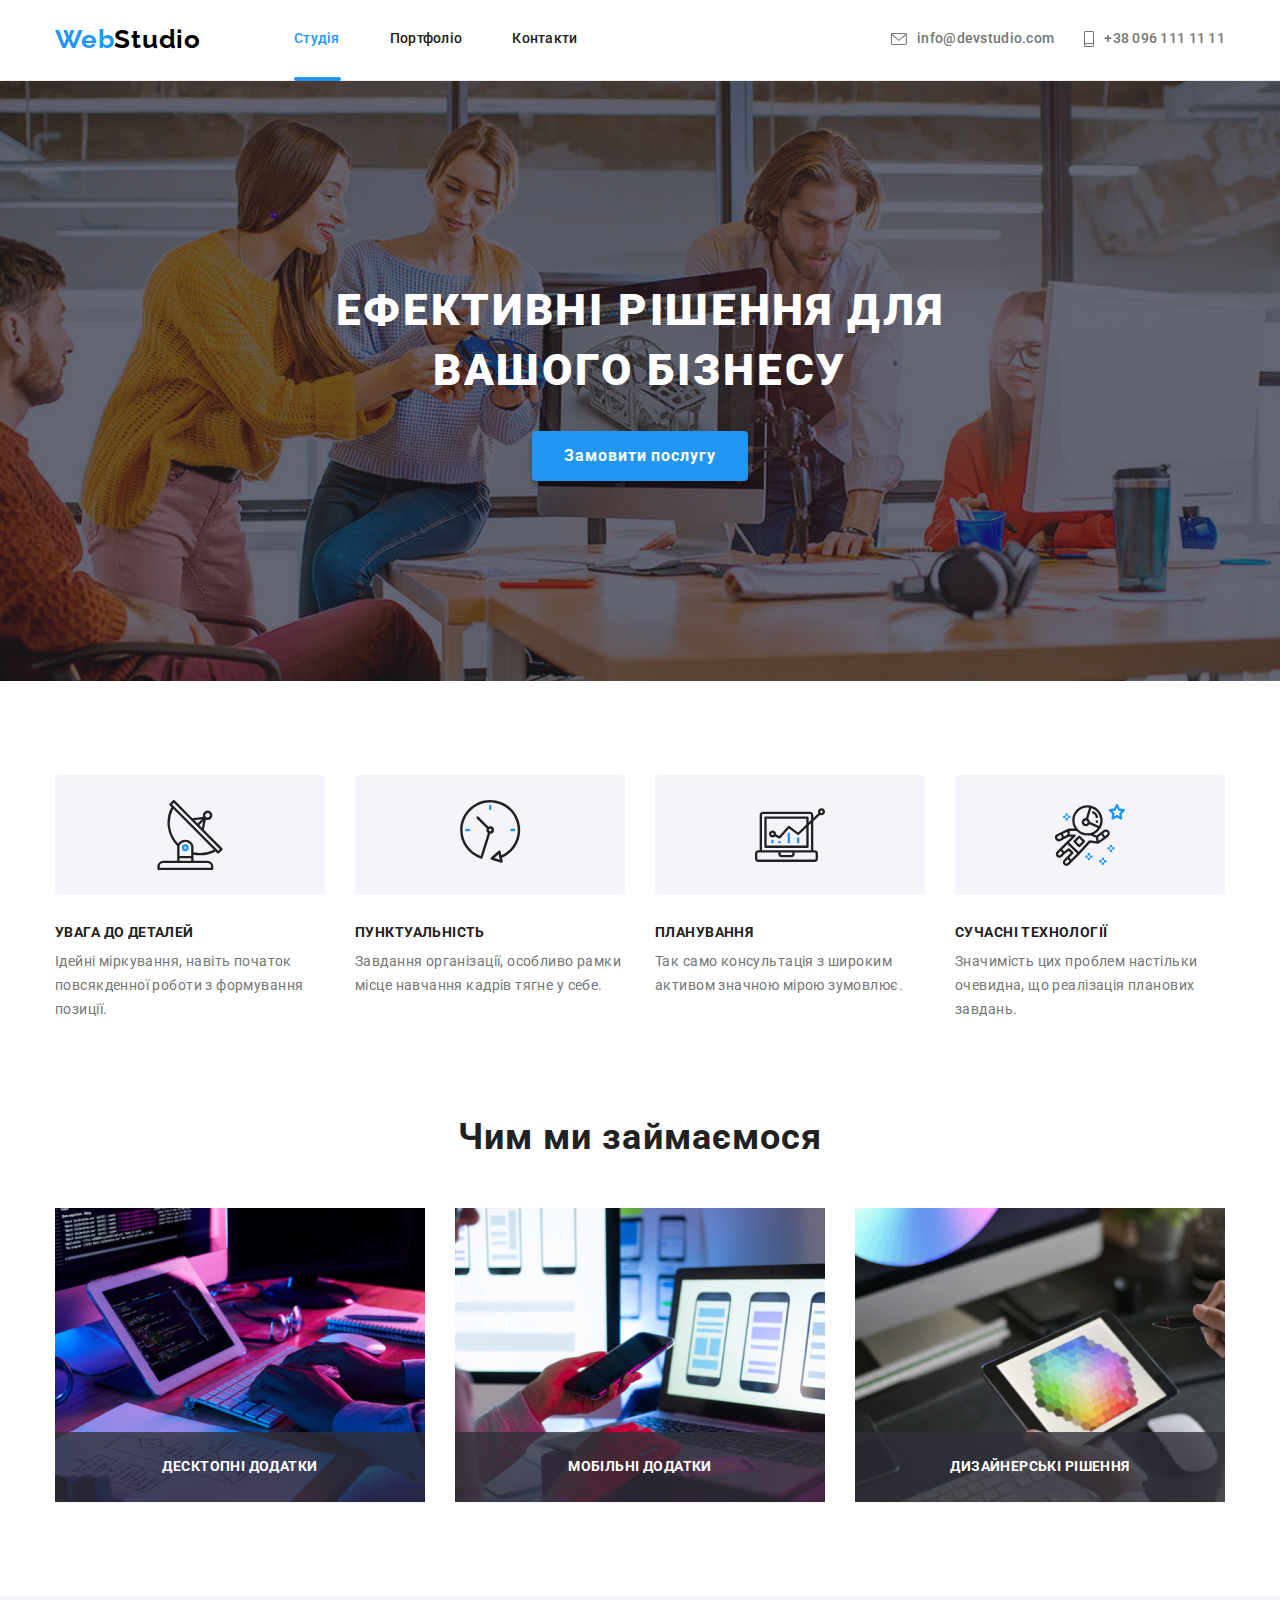
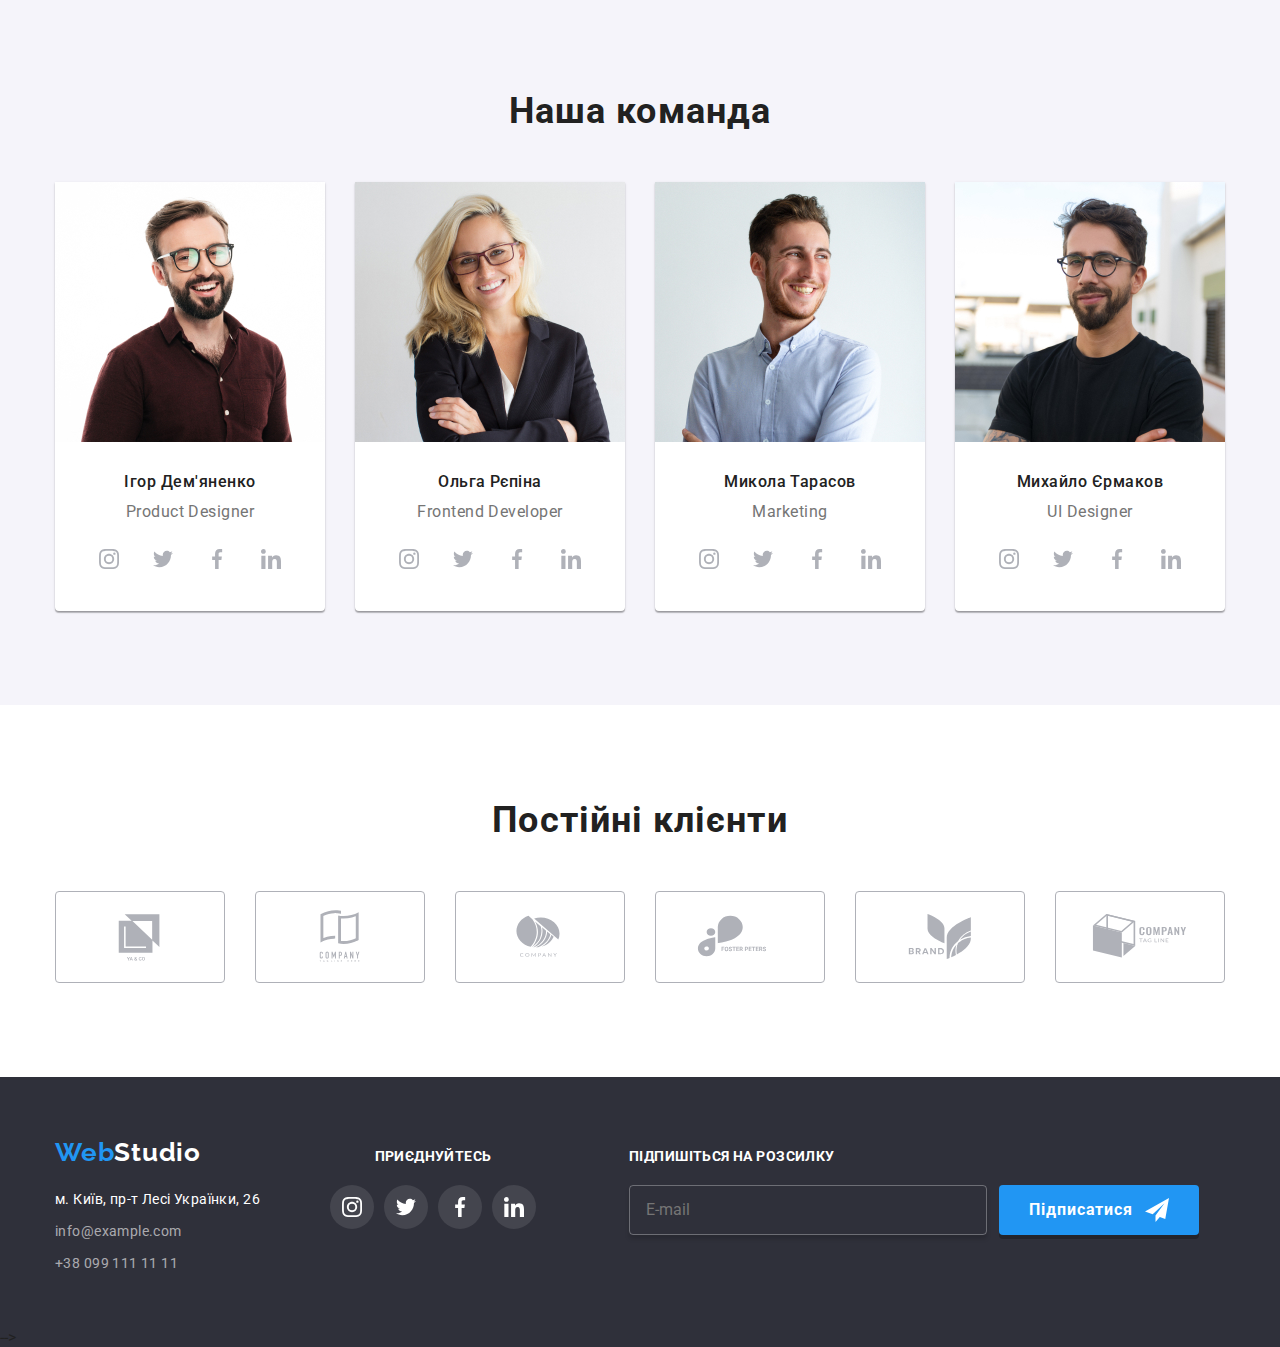
==== index.html @ 5bc2d371 "HW8 main" ====
<!DOCTYPE html>

<html lang="uk">
<head>
    <meta charset="UTF-8">
    <meta http-equiv="X-UA-Compatible" content="IE=edge">
    <meta name="viewport" content="width=device-width, initial-scale=1.0">
    <title>WEBSTUDIO</title>
    <link rel="preconnect" href="https://fonts.googleapis.com">
    <link rel="preconnect" href="https://fonts.gstatic.com" crossorigin>
    <link href="https://fonts.googleapis.com/css2?family=Raleway:wght@700&family=Roboto:wght@400;500;700;900&display=swap"
    rel=" stylesheet">
    <link rel="stylesheet" href="https://cdn.jsdelivr.net/npm/modern-normalize@1.1.0/modern-normalize.min.css">
    <link rel="stylesheet" href="./css/main.min.css"/> 
</head>
<body>
    <!--HEADER-->
    <header class="page-header">
        <div class="container page-header-container"> 
            <nav class="page-navigation">
                <a class="link logo page-header__logo" href=""><span class="logo__web">Web</span>Studio</a>
                <ul class="menu list">
                    <li class="menu__item">
                    <a class="menu__link menu__link_current link" href="">Студія</a>
                    </li>
                    <li class="menu__item">
                    <a class="menu__link link" href="./portfolio.html">Портфоліо</a>
                    </li>
                    <li class="menu__item">
                    <a class="menu__link link" href="">Контакти</a>
                    </li>
                </ul>
            </nav>
            <button type="button" class="mobile-menu-open" data-menu-open>
                <svg class="mobile-menu-open__icon" width="40" height="40">
                    <use href="./images/icons.svg#icon-menu_24px"></use>
                </svg>
            </button>
            <ul class="contacts list">
                <li>   
                    <a class="contacts__email link" href="mailto:info@devstudio.com">
                        <svg class="contacts__email-icon" width="16" height="12">
                            <use href="./images/icons.svg#icon-envelope-hover" ></use>
                        </svg>
                        info@devstudio.com</a>
                </li>
                <li>
                    <a class="contacts__phone-number link" href="tel:+380961111111">
                        <svg class="contacts__phone-icon" width="10" height="16">
                            <use href="./images/icons.svg#icon-smartphone-4" ></use>
                        </svg>
                        +38 096 111 11 11</a>
                </li>
            </ul>
        </div>
        <div class="mobile-menu" data-menu>
            <div class="container mobile-menu__container">
                <button type="button" class="mobile-menu__close-btn" data-menu-close>
                    <svg class="mobile-menu__close-icon" width="40" height="40">
                        <use href="./images/icons.svg#icon-close"></use>
                    </svg>
                </button>
                
                <ul class="mobile-nav list">
                    <li class="mobile-nav__item">
                    <a class="mobile-nav__link mobile-nav__link-current link" href="">Студія</a>
                    </li>
                    <li class="mobile-nav__item">
                    <a class="mobile-nav__link link" href="./portfolio.html">Портфоліо</a>
                    </li>
                    <li class="mobile-nav__item">
                    <a class="mobile-nav__link link" href="">Контакти</a>
                    </li>
                </ul>
                
                <ul class="mobile-contacts list">
                    <li class="mobile-contacts__item">
                        <a class="mobile-contacts__phone-number link" href="tel:+380961111111">
                        +38 096 111 11 11</a>
                    </li>
                    <li class="mobile-contacts__item">   
                        <a class="mobile-contacts__email link" href="mailto:info@devstudio.com">
                        info@devstudio.com</a>
                    </li>
                </ul>

                <ul class="social-mobile list">
                    <li class="social-mobile__item">
                        <a class="social-mobile__link link" href="">Instagram</a>
                    </li>
                    <li class="social-mobile__item">
                        <a class="social-mobile__link link" href="">Twitter</a>
                    </li>
                    <li class="social-mobile__item">
                        <a class="social-mobile__link link" href="">Facebook</a>
                    </li>
                    <li class="social-mobile__item">
                        <a class="social-mobile__link link" href="">LinkedIn</a>
                    </li>
                </ul>
            </div>
        </div>
    </header>
    <!--HERO-->
    <main>
        <section class="hero section">
            <h1 class="main-title">Ефективні рішення для вашого бізнесу</h1>
            <div class="hero__modal-btn">
                <button class="modal-btn" type="button" data-modal-open>Замовити послугу</button>
            </div>
        </section>

       <!--FEATURES--> 
        <section class="section">
            <div class="container">
                <h2 hidden>Особливості</h2>
                <ul class="features list">
                    <li class="features-point">
                        <div class="features-link">
                            <svg class="features-icon" width="70" height="70">
                                   <use href="./images/icons.svg#icon-antenna" ></use>
                            </svg>
                        </div>
                        <p class="feature-name">Увага до деталей</p>
                        <p class="feature-descr">Ідейні міркування, 
                             навіть початок повсякденної роботи з формування позиції.</p>                
                    </li>
                    <li class="features-point">
                        <div class="features-link">
                            <svg class="features-icon" width="70" height="70">
                                   <use href="./images/icons.svg#icon-clock" ></use>
                            </svg>
                        </div>
                        <p class="feature-name">Пунктуальність</p>
                        <p class="feature-descr">Завдання організації, особливо рамки  місце навчання кадрів тягне у себе.</p>
                    </li>
                    <li class="features-point">
                        <div class="features-link">
                            <svg class="features-icon" width="70" height="70">
                                   <use href="./images/icons.svg#icon-diagram" ></use>
                            </svg>
                        </div>
                        <p class="feature-name">Планування</p>
                        <p class="feature-descr">Так само консультація з широким активом значною мірою зумовлює.</p>
                    </li>
                    <li class="features-point">
                        <div class="features-link">
                            <svg class="features-icon" width="70" height="70">
                                   <use href="./images/icons.svg#icon-astronaut" ></use>
                            </svg>
                        </div>
                        <p class="feature-name">Сучасні технології</p>
                        <p class="feature-descr">Значимість цих проблем настільки очевидна, що реалізація планових завдань.</p>
                    </li>
                </ul>
            </div>
            
        </section>
        <!--ACTIVITIES-->
         
        <section class="activities-section section">
            <div  class="container">
                <h2 class="secondary-header">Чим ми займаємося</h2>
                <ul class="activities list">
                    <li class="activity-item">
                        <div class="activity-layer">
                            <picture>
                                <source
                                    srcset="./images/gallery/desktop/desktop-activity1.jpg 1x,
                                    ./images/gallery/desktop/desktop-activity1@2x.jpg 2x"
                                    media="(min-width: 1200px)" 
                                />
                                <img src="./images/gallery/activity1.jpg" alt="написання коду"
                                width="370" height="294">
                            </picture>
                            <p class="overlay-activity">
                            Десктопні додатки
                            </p>
                        </div>
                    </li>
                    <li class="activity-item">
                        <div class="activity-layer">
                            <picture>
                                <source
                                    srcset="./images/gallery/desktop/desktop-activity2.jpg 1x,
                                    ./images/gallery/desktop/desktop-activity2@2x.jpg 2x"
                                    media="(min-width: 1200px)" 
                                />
                                <img src="./images/gallery/activity2.jpg" alt="написання коду"
                                width="370" height="294">
                            </picture>
                            <p class="overlay-activity">
                            Мобільні додатки
                            </p>
                        </div>
                    </li>
                    <li class="activity-item">
                        <div class="activity-layer">
                            <picture>
                                <source
                                    srcset="./images/gallery/desktop/desktop-activity3.jpg 1x,
                                    ./images/gallery/desktop/desktop-activity3@2x.jpg 2x"
                                    media="(min-width: 1200px)" 
                                />
                                <img src="./images/gallery/activity3.jpg" alt="написання коду"
                                width="370" height="294">
                            </picture>
                            <p class="overlay-activity">
                            Дизайнерські рішення
                            </p>
                        </div>
                    </li>
                </ul>
            </div>
        </section>
        
        <section class="gallery-workers section">
            <div class="container">
                <h2  class="secondary-header">Наша команда</h2>
                <ul class="team list">
                    <li class="team-card team__blocks">
                        <picture>
                            <source
                            srcset="./images/team/desktop/desktop-igor-demyanenko.jpg 1x,
                            ./images/workers/desktop/desktop-igor-demyanenko@2x.jpg 2x"
                            media="(min-width: 1200px)"
                            />
                            <source
                            srcset="./images/team/tablet/tablet-igor-demyanenko.jpg 1x,
                            ./images/workers/tablet/tablet-igor-demyanenko@2x.jpg 2x"
                            media="(min-width: 768px)"
                            />
                            <source
                            srcset="./images/team/mobile/mobile-igor-demyanenko.jpg 1x,
                            ./images/workers/mobile/mobile-igor-demyanenko@2x.jpg 2x"
                            media="(max-width: 767px)"
                            />
                            <img
                            src="./images/team/igor-demyanenko.jpg"
                            alt="фото співробітника"/>
                        </picture>
                       
                        <div class="team-card-descr">
                            <h3 class="workers-name">Ігор Дем'яненко</h3>
                            <p class="position-descr" lang="en">Product Designer</p> 
                            
                            <ul class="social-list list">
                                <li class="social-list-item">
                                    <a href="" class="team__link link">
                                        <svg class="team__icon" width="20" height="20">
                                            <use href="./images/icons.svg#icon-instagram"></use>
                                        </svg>
                                    </a>

                                </li>
                                <li class="social-list-item">
                                    <a href="" class="team__link link">
                                        <svg class="team__icon" width="20" height="20">
                                            <use href="./images/icons.svg#icon-twitter"></use>
                                        </svg>
                                    </a>

                                </li>
                                <li class="social-list-item">
                                    <a href="" class="team__link link">
                                        <svg class="team__icon" width="20" height="20">
                                            <use href="./images/icons.svg#icon-facebook"></use>
                                        </svg>
                                    </a>

                                </li>
                                <li class="social-list-item">
                                    <a href="" class="team__link link">
                                        <svg class="team__icon" width="20" height="20">
                                            <use href="./images/icons.svg#icon-linkedin"></use>
                                        </svg>
                                    </a>

                                </li>

                           </ul>
                        
                        </div>       
                    </li>
                    <li class="team-card team__blocks">
                        <picture>
                            <source
                            srcset="./images/team/desktop/desktop-olga-repina.jpg 1x, 
                            ./images/workers/desktop/desktop-olga-repina@2x.jpg 2x"
                            media="(min-width: 1200px)"
                            />
                            <source
                            srcset="./images/team/tablet/tablet-olga-repina.jpg 1x, 
                            ./images/workers/tablet/tablet-olga-repina@2x.jpg 2x"
                            media="(min-width: 768px)"
                            />
                            <source srcset="./images/team/mobile/mobile-olga-repina.jpg 1x, 
                            ./images/workers/mobile/mobile-olga-repina@2x.jpg 2x"
                            media="(max-width: 767px)"
                            />
                            <img src="./images/workers/olga-repina.jpg"
                            alt="фото співробітника">
                        </picture>
                                                
                        <div class="team-card-descr">
                            <h3 class="workers-name">Ольга Рєпіна</h3>
                            <p class="position-descr" lang="en">Frontend Developer</p>
                            <ul class="social-list list">
                                <li class="social-list-item">
                                    <a href="" class="team__link link">
                                        <svg class="team__icon" width="20" height="20">
                                            <use href="./images/icons.svg#icon-instagram"></use>
                                        </svg>
                                    </a>

                                </li>
                                <li class="social-list-item">
                                    <a href="" class="team__link link">
                                        <svg class="team__icon" width="20" height="20">
                                            <use href="./images/icons.svg#icon-twitter"></use>
                                        </svg>
                                    </a>

                                </li>
                                <li class="social-list-item">
                                    <a href="" class="team__link link">
                                        <svg class="team__icon" width="20" height="20">
                                            <use href="./images/icons.svg#icon-facebook"></use>
                                        </svg>
                                    </a>

                                </li>
                                <li class="social-list-item">
                                    <a href="" class="team__link link">
                                        <svg class="team__icon" width="20" height="20">
                                            <use href="./images/icons.svg#icon-linkedin"></use>
                                        </svg>
                                    </a>

                                </li>

                           </ul>
                        </div>
                    </li>
                    <li class="team-card team__blocks">
                        <picture>
                            <source
                            srcset="./images/team/desktop/desktop-nikolai-tarasov.jpg 1x, 
                            ./images/workers/desktop/desktop-nikolai-tarasov@2x.jpg 2x"
                            media="(min-width: 1200px)"
                            />
                            <source
                            srcset="./images/team/tablet/tablet-nikolai-tarasov.jpg 1x, 
                            ./images/workers/tablet/tablet-nikolai-tarasov@2x.jpg 2x"
                            media="(min-width: 768px)"
                            />
                            <source
                            srcset="./images/team/mobile/mobile-nikolai-tarasov.jpg 1x, ./images/workers/mobile/mobile-nikolai-tarasov@2x.jpg 2x"
                            media="(max-width: 767px)"
                            />
                            <img src="./images/workers/nikolai-tarasov.jpg"
                            alt="фото співробітника">
                        </picture>
                                                
                        <div class="team-card-descr">
                            <h3 class="workers-name">Микола Тарасов</h3>
                            <p class="position-descr" lang="en">Marketing</p>
                            <ul class="social-list list">
                                <li class="social-list-item">
                                    <a href="" class="team__link link">
                                        <svg class="team__icon" width="20" height="20">
                                            <use href="./images/icons.svg#icon-instagram"></use>
                                        </svg>
                                    </a>

                                </li>
                                <li class="social-list-item">
                                    <a href="" class="team__link link">
                                        <svg class="team__icon" width="20" height="20">
                                            <use href="./images/icons.svg#icon-twitter"></use>
                                        </svg>
                                    </a>

                                </li>
                                <li class="social-list-item">
                                    <a href="" class="team__link link">
                                        <svg class="team__icon" width="20" height="20">
                                            <use href="./images/icons.svg#icon-facebook"></use>
                                        </svg>
                                    </a>

                                </li>
                                <li class="social-list-item">
                                    <a href="" class="team__link link">
                                        <svg class="team__icon" width="20" height="20">
                                            <use href="./images/icons.svg#icon-linkedin"></use>
                                        </svg>
                                    </a>

                                </li>

                           </ul> 
                        </div>
                    </li>
                    <li class="team-card team__blocks">
                        <picture>
                            <source
                            srcset="./images/team/desktop/desktop-mikhail-ermakov.jpg 1x, 
                            ./images/workers/desktop/desktop-mikhail-ermakov@2x.jpg 2x"
                            media="(min-width: 1200px)"
                            />
                            <source srcset="./images/team/tablet/tablet-mikhail-ermakov.jpg 1x, 
                            ./images/workers/tablet/tablet-mikhail-ermakov@2x.jpg 2x"
                            media="(min-width: 768px)"
                            />
                            <source srcset="./images/team/mobile/mobile-mikhail-ermakov.jpg 1x, 
                            ./images/workers/mobile/mobile-mikhail-ermakov@2x.jpg 2x"
                            media="(max-width: 767px)"
                            />
                            <img src="./images/workers/mikhail-ermakov.jpg"
                            alt="фото співробітника">
                        </picture>
                                        
                        <div class="team-card-descr">
                            <h3 class="workers-name">Михайло Єрмаков</h3>
                            <p class="position-descr" lang="en">UI Designer</p>
                            <ul class="social-list list">
                                <li class="social-list-item">
                                    <a href="" class="team__link link">
                                        <svg class="team__icon" width="20" height="20">
                                            <use href="./images/icons.svg#icon-instagram"></use>
                                        </svg>
                                    </a>

                                </li>
                                <li class="social-list-item">
                                    <a href="" class="team__link link">
                                        <svg class="team__icon" width="20" height="20">
                                            <use href="./images/icons.svg#icon-twitter"></use>
                                        </svg>
                                    </a>

                                </li>
                                <li class="social-list-item">
                                    <a href="" class="team__link link">
                                        <svg class="team__icon" width="20" height="20">
                                            <use href="./images/icons.svg#icon-facebook"></use>
                                        </svg>
                                    </a>

                                </li>
                                <li class="social-list-item">
                                    <a href="" class="team__link link">
                                        <svg class="team__icon" width="20" height="20">
                                            <use href="./images/icons.svg#icon-linkedin"></use>
                                        </svg>
                                    </a>

                                </li>

                           </ul>
                        </div> 
                    </li>
                </ul>

            </div>
            
        </section>
    </main>
<!--CLIENTS-->
    <section class="clients-section section">
        <div  class="container">
            <h2 class="secondary-header">Постійні клієнти</h2>
            <ul class="clients list">
                <li class="clients-item">
                    <a href="" class="clients-link">
                        <svg class="clients-icon">
                            <use href="./images/icons.svg#icon-logo-firts" ></use>
                        </svg>
                    </a>
                </li>
                <li class="clients-item">
                    <a href="" class="clients-link">
                        <svg class="clients-icon">
                            <use href="./images/icons.svg#icon-logo2" ></use>
                        </svg>
                    </a>
                </li>
                <li class="clients-item">
                    <a href="" class="clients-link">
                        <svg class="clients-icon">
                            <use href="./images/icons.svg#icon-logo3" ></use>
                        </svg>
                    </a>
                </li>
                <li class="clients-item">
                    <a href="" class="clients-link">
                        <svg class="clients-icon">
                            <use href="./images/icons.svg#icon-logo4" ></use>
                        </svg>
                    </a>
                </li>
                <li class="clients-item">
                    <a href="" class="clients-link">
                        <svg class="clients-icon">
                            <use href="./images/icons.svg#icon-logo5" ></use>
                        </svg>
                    </a>
                </li>
                <li class="clients-item">
                    <a href="" class="clients-link">
                        <svg class="clients-icon">
                            <use href="./images/icons.svg#icon-logo6" ></use>
                        </svg>
                    </a>
                </li>
                
            </ul>
        </div>
    </section>
    <!--FOOTER-->
    <footer class="page-footer">
        <div class="container footer-container">
            <div>
                <a class="logo page-footer__logo link" href=""><span class="logo__web">Web</span><span class="logo__studio">Studio</span></a>
                
                <ul class="contacts-footer list">
                    <li>
                        <a class="contacts-footer__adress link" href="https://goo.gl/maps/RLChsSgCGBFpvV1i7"
                        target="_blank" rel="noopener noreferrer"
                        >м. Київ, пр-т Лесі Українки, 26</a>
                    </li>
                    <li>
                        <a class="contacts-footer__email link" href="mailto:info@example.com">info@example.com</a>
                    </li>
                    <li>
                        <a class="contacts-footer__phone-number link" href="tel:+380991111111">+38 099 111 11 11</a>
                    </li>
                </ul>
                
            </div>

            <div class="join-block">
                <a class="join-call link" href="">Приєднуйтесь</a>
                <ul class="join-social-list list">
                    <li class="join-social-list__item">
                        <a href="" class="join-social-list__link">
                            <svg class="join-social-list__icon" width="20" height="20">
                                <use href="./images/icons.svg#icon-instagram"></use>
                            </svg>
                        </a>

                    </li>
                    <li class="join-social-list__item">
                        <a href="" class="join-social-list__link">
                            <svg class="join-social-list__icon" width="20" height="20">
                                <use href="./images/icons.svg#icon-twitter"></use>
                            </svg>
                        </a>

                    </li>
                    <li class="join-social-list__item">
                        <a href="" class="join-social-list__link">
                            <svg class="join-social-list__icon" width="20" height="20">
                                <use href="./images/icons.svg#icon-facebook"></use>
                            </svg>
                        </a>

                    </li>
                    <li class="join-social-list__item">
                        <a href="" class="join-social-list__link">
                            <svg class="join-social-list__icon" width="20" height="20">
                                <use href="./images/icons.svg#icon-linkedin"></use>
                            </svg>
                        </a>

                    </li>

               </ul>
            </div>
            <div >
                <p class="subscribe-call">Підпишіться на розсилку</p>
                <form class="subscr-block">
                    <input class="subscr-block__email-input"
                    name="user_email_subscr"
                    type="email"
                    id="subscribe" placeholder="E-mail" required=""/>
                    <button class="modal-btn subscr-block__btn" type="submit">Підписатися
                        <svg class="subscr-block__icon subscribe-icon" width="24" height="24">
                            <use href="./images/icons.svg#icon-icon-send"></use>
                        </svg> 
                    </button>
                </form>
            </div>
            
        </div>-->
        
        <div class="backdrop is-hidden" data-modal>
            <div class="modal">
                <button type="button" class="modal-close-btn" data-modal-close>
                    <svg class="modal-close-btn-icon" width="18" height="18">
                        <use href="./images/icons.svg#icon-close"></use>
                    </svg>
                </button>
                <form class="modal-form">
                    <p class="modal-phrase">Залиште свої дані, ми вам передзвонимо</p>
                    <label class="modal-form-field">
                        <span class="modal-form-input-desc">Ім'я</span>
                        <span class="modal-input-wrapper">
                            <input class="modal-form-input"
                                type="text"
                                name="user_name"
                                name="main-form" autocomplete="on" requires action=""
                            />
                            <svg class="modal-input-icon" width="12" height="12">
                                <use href="./images/icons.svg#icon-name"></use>
                            </svg>
                        </span>
                    </label>
                   
                    <label class="modal-form-field">
                        <span class="modal-form-input-desc">Телефон</span>
                        <span class="modal-input-wrapper">
                            <input class="modal-form-input"
                                type="tel"
                                name="user_phone_number"
                                id="user-phone" 
                                title="xxx-xxx-xx-xx"
                            />
                            <svg class="modal-input-icon" width="13" height="13">
                                <use href="./images/icons.svg#icon-tel"></use>
                            </svg>
                        </span>
                        

                    </label>
                    <label class="modal-form-field">
                        <span class="modal-form-input-desc">Пошта</span>
                        <span class="modal-input-wrapper">
                            <input class="modal-form-input"
                                type="email"
                                name="user_email"
                                id="user-email" type="email" name="user-imail"
                            />
                            <svg class="modal-input-icon" width="15" height="12">
                                <use href="./images/icons.svg#icon-modal-email"></use>
                            </svg>
                        </span>
                        
                    </label>
                    <label>
                        <span class="modal-form-input-desc">Коментар</span>
                        <textarea class="modal-form-message"
                            name="user_message"
                            placeholder="Введіть текст"
                        ></textarea>
                    </label>
                    <input class="modal-form-check visually-hidden"
                        id="user-policy"
                        type="checkbox"
                        name="user_policy"
                    />
                    <label for="user-policy" class="modal-form-check-desc"
                        >Погоджуюся з розсилкою та приймаю&nbsp;<a class="modal-check-terms" href="">Умови договору</a>
                    </label>
                    <button type="submit" class="modal-form-submit">Відправити</button>
                </form>
            </div>
        </div>
        
    </footer>
    <script src="./js/mobile-menu.js"></script>
    <script src="./js/modal.js"></script>
</body>
</html>
---- css/main.min.css ----
:root{--accent-color: #2196F3;--contacts-descr-color: #757575;--dark-bg-color: #2F303A;--light-bg-color: #F5F4FA;--btn-bg-color: #188CE8;--main-light-color: #FFFFFF;--logo-accent-color: #000000;--primary-white-color: #FFFFFF;--primary-text-color:#212121;--second-text-color: #757575;--primary-white-color: #FFFFFF;--second-background-color: #F5F4FA;--footer-background-color: #2F303A;--second-logo-color: #188CE8;--timing-function: cubic-bezier(0.4, 0, 0.2, 1);--duration: 250ms}.visually-hidden{position:absolute;width:1px;height:1px;margin:-1px;padding:0;overflow:hidden;border:0;clip:rect(0 0 0 0)}h1,h2,h3,h4,p{margin-top:0;margin-bottom:0}ul,ol{margin-top:0;margin-bottom:0;padding-left:0}img{display:block;max-width:100%;height:auto}button{cursor:pointer}.list{list-style:none}.link{text-decoration:none}body{font-family:"Roboto",sans-serif;color:#212121}.section{padding-top:60px;padding-bottom:60px}@media screen and (min-width: 1200px){.section{padding-top:94px;padding-bottom:94px}}.secondary-header{font-weight:700;font-size:28px;line-height:1.17;text-align:center;letter-spacing:.03em;margin-bottom:30px}.container{padding-right:15px;padding-left:15px;margin:0 auto}@media screen and (min-width: 480px){.container{width:480px}}@media screen and (min-width: 768px){.container{width:768px}}@media screen and (min-width: 1200px){.container{width:1200px}}.mobile-menu{position:fixed;height:100vh;max-width:767px;z-index:1000;top:0;left:0;background-color:#fff;box-shadow:0 0 0 100vmax rgba(0,0,0,.5);opacity:0;visibility:hidden;pointer-events:none;transition:opacity 500ms linear,visibility 500ms linear}.mobile-menu.is-open{opacity:1;visibility:visible;pointer-events:auto}.mobile-menu__container{position:relative;padding-left:25px;padding-top:48px;padding-bottom:48px;width:100vw;height:100vh;display:flex;flex-direction:column}.mobile-menu__close-btn{position:absolute;top:10px;right:15px;background-color:rgba(0,0,0,0);border:none;padding:0;height:40px;transition:fill 250ms cubic-bezier(0.4, 0, 0.2, 1)}.mobile-menu__close-btn:hover,.mobile-menu__close-btn:focus{fill:var(--accent-color)}.mobile-nav{margin-bottom:auto}.mobile-nav__item:not(:last-child){margin-bottom:32px}.mobile-nav__link{font-weight:500;font-size:40px;line-height:1.18;letter-spacing:.02em;color:#212121;transition:color 250ms cubic-bezier(0.4, 0, 0.2, 1)}.mobile-nav__link:hover,.mobile-nav__link:focus{color:var(--accent-color)}.mobile-nav__link-current{color:var(--accent-color)}.mobile-contacts{margin-bottom:64px}.mobile-contacts__item:not(:last-child){margin-bottom:32px}.mobile-contacts__phone-number{font-weight:500;font-size:34px;line-height:1.18;letter-spacing:.02em;color:var(--accent-color);margin-top:302px;margin-bottom:32px}.mobile-contacts__email{font-weight:500;font-size:24px;line-height:1.17;letter-spacing:.02em;color:var(--contacts-descr-color);transition:color 250ms cubic-bezier(0.4, 0, 0.2, 1);margin-bottom:64px}.mobile-contacts__email:hover,.mobile-contacts__email:focus{color:var(--accent-color)}.social-mobile{display:flex;row-gap:20px;flex-wrap:wrap}.social-mobile__link{display:flex;align-items:center;font-weight:500;font-size:18px;line-height:1.23;letter-spacing:.02em;color:var(--accent-color)}.social-mobile__item:not(:last-child) .social-mobile__link::after{display:block;content:"";width:22px;height:1px;background-color:rgba(33,33,33,.2);transform:rotate(90deg)}@media screen and (min-width: 767px){.mobile-menu{display:none}}.backdrop{position:fixed;top:0;left:0;z-index:100;width:100%;height:100%;background-color:rgba(0,0,0,.2);transition:opacity 250ms cubic-bezier(0.4, 0, 0.2, 1),visibility 250ms cubic-bezier(0.4, 0, 0.2, 1)}.backdrop.is-hidden{opacity:0;visibility:hidden;pointer-events:none}@media screen and (max-width: 767px){.modal{width:450px;height:609px}}.modal{position:absolute;background-color:var(--main-light-color);top:50%;left:50%;transform:translate(-50%, -50%);border-radius:4px;padding:40px}.modal-close-btn{position:absolute;top:8px;right:8px;display:flex;justify-content:center;align-items:center;width:30px;height:30px;color:#000;border-radius:50%;background-color:rgba(0,0,0,0);border:1px solid rgba(0,0,0,.1);padding:0;transition:fill 250ms cubic-bezier(0.4, 0, 0.2, 1)}.modal-close-btn:hover,.modal-close-btn:focus{fill:var(--accent-color)}@media screen and (min-width: 768px){.modal{width:450px;height:609px}}@media screen and (min-width: 1200px){.modal{width:528px;height:581px}}@media screen and (max-width: 767px){.modal-phrase{width:370px;flex-wrap:wrap}.modal-form-check-desc{font-size:12px;line-height:1.17}}.modal-phrase{font-family:Roboto,sans-serif;font-weight:700;font-size:20px;line-height:1.15;text-align:center;align-items:center;letter-spacing:.03em;margin-bottom:12px}.modal-form{display:flex;flex-direction:column}.modal-form-field{margin-bottom:10px}.modal-form-input-desc{display:block;font-weight:400;font-size:12px;line-height:1.17;letter-spacing:.01em;color:#757575;margin-bottom:4px}.modal-form-input{width:100%;height:40px;border:1px solid rgba(33,33,33,.2);border-radius:4px;padding-left:42px;color:#000;font-size:16px;font-family:Roboto,sans-serif;transition:border-color 250ms cubic-bezier(0.4, 0, 0.2, 1)}.modal-form-input:focus{outline:none;border-color:var(--accent-color)}.modal-form-message{width:100%}.modal-input-icon{display:block;position:absolute;top:50%;left:12px;transform:translateY(-50%);transition:fill 250ms cubic-bezier(0.4, 0, 0.2, 1)}.modal-form-input:focus+.modal-input-icon{fill:var(--accent-color)}.modal-input-wrapper{display:block;position:relative}.modal-form-message{resize:none;width:100%;height:120px;padding:12px 16px;border:1px solid rgba(33,33,33,.2);border-radius:4px;margin-bottom:20px;transition:border-color 250ms cubic-bezier(0.4, 0, 0.2, 1)}.modal-form-message:focus{outline:none;border-color:var(--accent-color)}.modal-form-message::placeholder{font-weight:400;font-size:12px;line-height:1.17;letter-spacing:.01em;color:rgba(117,117,117,.5)}.modal-form-check-desc{display:flex;align-items:center;font-weight:400;letter-spacing:.03em;color:#757575;margin:0px auto 20px}.modal-form-check-desc::before{content:"";display:block;width:16px;height:15px;border:2px solid #212121;cursor:pointer;margin-right:7px;transition:border-color 250ms cubic-bezier(0.4, 0, 0.2, 1)}.modal-form-check:checked+.modal-form-check-desc::before{background-color:var(--accent-color);background-image:url(../images/fake-check.svg);border-color:var(--accent-color);background-repeat:no-repeat;background-position:center}.modal-form-check:focus+.modal-form-check-desc::before{border-color:var(--accent-color);outline:none}.modal-check-terms{color:var(--accent-color);text-decoration:underline}.modal-form-submit{display:block;min-width:200px;padding:10px 32px;font-weight:700;font-size:16px;line-height:1.87;letter-spacing:.06em;color:var(--main-light-color);background:var(--accent-color);box-shadow:0px 4px rgba(0,0,0,.25);border-radius:4px;border:none;align-self:center;margin-bottom:40px;transition:background-color 250ms cubic-bezier(0.4, 0, 0.2, 1)}.modal-form-submit:hover,.modal-form-submit:focus{background-color:var(--btn-bg-color)}@media screen and (min-width: 768px){.modal-form-check-desc{font-size:12px;line-height:1.17}}@media screen and (min-width: 1200px){.modal-phrase{width:448px}.modal-form-check-desc{width:425px;font-size:14px;line-height:1.71;margin:0px auto 30px}}@media screen and (max-width: 767px){.menu{display:none}.contacts{display:none}.mobile-menu-open{background-color:rgba(0,0,0,0);border:none;padding:0;line-height:0}}.logo{font-family:"Raleway",sans-serif;font-weight:700;font-size:24px;line-height:1.17;letter-spacing:.03em;color:var(--logo-accent-color)}.logo__web{color:var(--accent-color)}.page-header{padding-top:16px;padding-bottom:16px;border-bottom:1px solid #ececec}.page-header-container{display:flex;align-items:center;justify-content:space-between}@media screen and (min-width: 768px){.mobile-menu-open{display:none}.page-navigation{display:flex;align-items:center}.page-header__logo{margin-right:87px}.menu{display:flex}.menu__item{position:relative}.menu__item:not(:last-child){margin-right:50px}.menu__link{display:block;font-weight:500;font-size:14px;line-height:1.14;letter-spacing:.02em;color:#212121;transition:color 250ms cubic-bezier(0.4, 0, 0.2, 1)}.menu__link:hover,.menu__link:focus{color:var(--accent-color)}.menu__link_current{color:var(--accent-color)}.menu__link.menu__link_current::after{position:absolute;bottom:-28px;content:"";display:block;width:47px;height:4px;border-radius:2px;background-color:var(--accent-color)}.contacts{margin-left:auto}.contacts__email{display:flex;align-items:center;font-weight:500;font-size:12px;line-height:1.17;letter-spacing:.02em;color:var(--contacts-descr-color);margin-bottom:10px;transition:color 250ms cubic-bezier(0.4, 0, 0.2, 1)}.contacts__email:hover,.contacts__email:focus{color:var(--accent-color)}.contacts__email-icon{display:flex;align-items:center;fill:#757575;width:14px;height:10px;margin-right:8px;transition:fill 250ms cubic-bezier(0.4, 0, 0.2, 1)}.contacts__email:hover .contacts__email-icon,.contacts__email:focus .contacts__email-icon{fill:var(--accent-color)}.contacts__phone-number{display:flex;font-weight:500;font-size:12px;line-height:1.17;letter-spacing:.02em;color:var(--contacts-descr-color);transition:color 250ms cubic-bezier(0.4, 0, 0.2, 1)}.contacts__phone-number:hover,.contacts__phone-number:focus{color:var(--accent-color)}.contacts__phone-icon{display:flex;align-items:center;fill:#757575;width:10px;height:14px;margin-right:8px;transition:fill 250ms cubic-bezier(0.4, 0, 0.2, 1)}.contacts__phone-number:hover .contacts__phone-icon,.contacts__phone-number:focus .contacts__phone-icon{fill:var(--accent-color)}}@media screen and (min-width: 1200px){.logo{font-size:26px;line-height:1.19}.logo__web{color:var(--accent-color)}.page-header{padding-top:24px;padding-bottom:25px}.page-header-container{justify-content:flex-start}.page-header__logo{margin-right:93px}.menu__link.menu__link_current::after{bottom:-34px}.contacts{display:flex}.contacts__email{font-size:14px;line-height:1.14;margin-right:30px;margin-bottom:0;transition:color 250ms cubic-bezier(0.4, 0, 0.2, 1)}.contacts__email:hover,.contacts__email:focus{color:var(--accent-color)}.contacts__email-icon{width:16px;height:12px;margin-right:10px}.contacts__email:hover .contacts__email-icon,.contacts__email:focus .contacts__email-icon{fill:var(--accent-color)}.contacts__phone-number{font-size:14px;line-height:1.14}.contacts__phone-icon{height:16px;margin-right:10px}.contacts__phone-number:hover .contacts__phone-icon,.contacts__phone-number:focus .contacts__phone-icon{fill:var(--accent-color)}}.nav__link{display:block;padding-top:32px;padding-bottom:32px;color:var(--primary-text-color);font-weight:500;line-height:1.14;letter-spacing:.02em;position:relative;transition:color var(--duration) var(--timing-function),background-color var(--duration) var(--timing-function)}.nav__link:hover .nav__link:focus{color:var(--accent-color);transition:opacity 250ms var(--timing-function)}.nav__link::after{content:"";position:absolute;left:0;bottom:-1px;width:100%;height:4px;border-radius:2px}.nav__link:hover,.nav__link:focus{color:var(--accent-color)}.nav__link:hover::after,.nav__link:focus::after{content:"";display:block;width:100%;height:4px;background-color:currentColor;border-radius:2px;position:absolute;bottom:-1px;left:0;color:var(--accent-color)}@media screen and (max-width: 767px){.hero{background-image:linear-gradient(rgba(47, 48, 58, 0.4), rgba(47, 48, 58, 0.4)),url("../images/hero/mobile/mobile-bg-image.jpg");max-width:767px}}@media screen and (min-device-pixel-ratio: 2)and (max-width: 767px),screen and (min-resolution: 192dpi)and (max-width: 767px),screen and (min-resolution: 2dppx)and (max-width: 767px){.hero{background-image:linear-gradient(rgba(47, 48, 58, 0.4), rgba(47, 48, 58, 0.4)),url("../images/hero/mobile/mobile-bg-image@2x.jpg")}}.hero{background-color:#c4c4c4;background-size:cover;background-position:center;margin:0 auto;padding-top:118px;padding-bottom:118px}.main-title{font-weight:900;font-size:26px;line-height:1.62;color:var(--main-light-color);text-transform:uppercase;letter-spacing:.06em;text-align:center;max-width:360px;margin-right:auto;margin-left:auto;margin-bottom:30px}.hero__modal-btn{align-items:center;text-align:center}.modal-btn{padding:10px 24px;font-family:"Roboto",sans-serif;font-weight:700;font-size:16px;line-height:1.87;letter-spacing:.06em;color:var(--main-light-color);background:var(--accent-color);box-shadow:0px 4px 4px rgba(0,0,0,.25);border-radius:4px;border:none;transition:background-color 250ms cubic-bezier(0.4, 0, 0.2, 1)}.modal-btn:hover,.modal-btn:focus{background-color:var(--btn-bg-color)}@media screen and (min-width: 768px){.hero{background-image:linear-gradient(rgba(47, 48, 58, 0.4), rgba(47, 48, 58, 0.4)),url("../images/hero/tablet/tablet-bg-image.jpg");max-width:1199px}}@media screen and (min-device-pixel-ratio: 2)and (min-width: 768px),screen and (min-resolution: 192dpi)and (min-width: 768px),screen and (min-resolution: 2dppx)and (min-width: 768px){.hero{background-image:linear-gradient(rgba(47, 48, 58, 0.4), rgba(47, 48, 58, 0.4)),url("../images/hero/tablet/tablet-bg-image@2x.jpg")}}@media screen and (min-width: 1200px){.hero{background-image:linear-gradient(rgba(47, 48, 58, 0.4), rgba(47, 48, 58, 0.4)),url("../images/hero/desktop/desktop-bg-image.jpg");max-width:1600px;padding:200px 0px 200px}.main-title{font-size:44px;line-height:1.36;max-width:696px}.modal-btn{padding:10px 32px}}@media screen and (min-device-pixel-ratio: 2)and (min-width: 1200px),screen and (min-resolution: 192dpi)and (min-width: 1200px),screen and (min-resolution: 2dppx)and (min-width: 1200px){.hero{background-image:linear-gradient(rgba(47, 48, 58, 0.4), rgba(47, 48, 58, 0.4)),url("../images/hero/desktop/desktop-bg-image@2x.jpg")}}@media screen and (max-width: 767px){.features-point{margin-bottom:30px;max-width:450px}.features-link{width:100%;height:120px}}.features-link{display:flex;justify-content:center;align-items:center;background-color:var(--light-bg-color);border-radius:4px;margin-bottom:30px}.feature-name{font-weight:700;font-size:14px;line-height:1.14;letter-spacing:.03em;text-transform:uppercase;margin-bottom:10px;text-align:center}.feature-descr{font-weight:400;font-size:14px;line-height:1.71;letter-spacing:.03em;color:var(--contacts-descr-color)}@media screen and (min-width: 768px){.features{display:flex;gap:30px;flex-wrap:wrap}.features-point{flex-basis:calc((100% - 30px)/2);max-width:354px}.features-icon{margin:25px 142px}.feature-name{text-align:left}}@media screen and (min-width: 1200px){.features{flex-wrap:nowrap}.features-point{flex-basis:calc((100% - 60px)/3)}.features-link{width:270px;height:120px}.features-icon{margin:25px 100px}}@media screen and (max-width: 1199px){.activities-section{display:none}}@media screen and (min-width: 1200px){.activities-section{padding-top:0px}.secondary-header{font-size:36px;margin-bottom:50px}.activities{display:flex;gap:30px;flex-wrap:wrap}.activity-item{flex-basis:calc((100% - 60px)/3);display:block;position:relative}.overlay-activity{position:absolute;transform:translateY(-100%);font-weight:700;font-size:14px;line-height:1.14;letter-spacing:.03em;text-transform:uppercase;color:var(--main-light-color);background-color:rgba(47,48,58,.8);width:100%;padding:27px;text-align:center}}@media screen and (max-width: 767px){.team-card:not(:last-child){margin-bottom:30px}.team{flex-wrap:wrap;gap:30px;text-align:center;justify-content:center}.team-card{width:100%;background:#fff;box-shadow:0px 1px 3px rgba(0,0,0,.12),0px 1px 1px rgba(0,0,0,.14),0px 2px 1px rgba(0,0,0,.2);border-radius:0px 0px 4px 4px}}.team__blocks{width:270px;background-color:var(--primary-white-color);box-shadow:0px 1px 3px rgba(0,0,0,.12),0px 1px 1px rgba(0,0,0,.14),0px 2px 1px rgba(0,0,0,.2);border-radius:0px 0px 4px 4px}.team-card-descr{padding-top:30px;padding-bottom:24px}.gallery-workers{background:var(--light-bg-color)}.workers-name{font-weight:500;font-size:16px;line-height:1.19;letter-spacing:.03em;padding-bottom:10px;text-align:center}.position-descr{font-weight:400;font-size:16px;line-height:1.19;letter-spacing:.03em;color:var(--contacts-descr-color);margin-bottom:16px;text-align:center}.social-list{display:flex;justify-content:center;gap:10px}.social-list-link{display:flex;justify-content:center;align-items:center;width:44px;height:44px;border-radius:50%;background-color:#fff;fill:#afb1b8}@media screen and (min-width: 768px){.team{display:flex;gap:30px;flex-wrap:wrap}.team-card{flex-basis:calc((100% - 30px)/2);width:354px}}@media screen and (min-width: 1200px){.team-card{flex-basis:calc((100% - 90px)/4);width:270px;margin-bottom:0}.team-card-descr{padding-bottom:30px}.social-list-link{color:#afb1b8;transition:background-color 250ms cubic-bezier(0.4, 0, 0.2, 1)}.social-list-link:hover,.social-list-link:focus{background-color:var(--accent-color)}.social-list-icon{fill:#afb1b8;transition:fill 250ms cubic-bezier(0.4, 0, 0.2, 1)}.social-list-link:hover .social-list-icon,.social-list-link:focus .social-list-icon{fill:var(--main-light-color)}}.team__link{width:44px;height:44px;border-radius:50%;display:flex;align-items:center;justify-content:center;transition:background-color var(--duration) var(--timing-function)}.team__link:hover,.team__link:focus{background-color:var(--accent-color)}.team__icon{fill:#afb1b8}.team__link:hover .team__icon,.team__link:focus .team__icon{fill:var(--primary-white-color)}@media screen and (max-width: 767px){.clients{flex-wrap:wrap}.clients-item{flex-basis:calc((100% - 30px)/2)}}.clients{display:flex;gap:30px}.clients-link{display:flex;justify-content:center;align-items:center;width:210px;height:92px;background-color:#fff;border:1px solid;border-color:#afb1b8;border-radius:4px}.clients-icon{display:flex;width:106px;height:60px;fill:#afb1b8}.clients-icon:hover,.clients-icon:focus{fill:var(--accent-color)}@media screen and (min-width: 768px){.clients{flex-wrap:wrap}.clients-item{flex-basis:calc((100% - 60px)/3)}.clients-link{width:226px;height:92px}.clients-item:hover,.clients-item:focus{border-color:var(--accent-color)}.clients-icon{transition:fill 250ms cubic-bezier(0.4, 0, 0.2, 1)}.clients-link:hover .clients-item,.clients-link:focus .clients-item{fill:var(--accent-color)}}@media screen and (min-width: 1200px){.clients-item{flex-basis:calc((100% - 150px)/6)}.clients-link{width:170px;height:92px;transition:border-color 250ms cubic-bezier(0.4, 0, 0.2, 1)}.clients-item:hover,.clients-item:focus{border-color:var(--accent-color)}.clients-icon{transition:fill 250ms cubic-bezier(0.4, 0, 0.2, 1)}.clients-link:hover .clients-item,.clients-link:focus .clients-item{fill:var(--accent-color)}}@media screen and (max-width: 767px){.contacts-footer__adress{display:block}.contacts-footer__email{display:block}.contacts-footer__phone-number{display:block}.contacts-footer{text-align:center}.page-footer__logo{padding-top:60px}.subscr-block{display:flex;flex-direction:column;justify-content:center;align-items:center;text-align:center}.subscribe-call{text-align:center}.subscr-block__btn{margin:20px 140px 60px}.subscr-block__email-input{width:100%}.footer-container{min-height:603px}}.page-footer{background:var(--dark-bg-color)}.page-footer__logo{display:block;margin-bottom:20px;text-align:center}.logo__studio{color:var(--main-light-color)}.contacts-footer__adress{font-style:normal;font-weight:400;font-size:14px;line-height:1.71;letter-spacing:.03em;color:var(--main-light-color)}.contacts-footer__email{font-style:normal;font-weight:400;font-size:14px;line-height:1.71;letter-spacing:.03em;color:rgba(255,255,255,.6);margin-top:8px}.contacts-footer__phone-number{font-style:normal;font-weight:400;font-size:14px;line-height:1.71;letter-spacing:.03em;color:rgba(255,255,255,.6);margin-top:9px}.join-block{display:block;margin-top:60px;align-items:center}.join-social-list{display:flex;justify-content:center;gap:10px;margin-bottom:60px;margin-top:20px}.join-social-list__link{display:flex;justify-content:center;align-items:center;width:44px;height:44px;border-radius:50%;background-color:rgba(255,255,255,.1);color:var(--main-light-color)}.join-social-list__link:hover,.join-social-list__link:focus{background-color:var(--accent-color)}.join-social-list__link:hover,.join-social-list__link:focus{color:var(--accent-color)}.subscribe-icon{margin-left:10px;fill:var(--primary-white-color)}.join-call{display:block;font-family:"Roboto";font-style:normal;font-weight:700;font-size:14px;line-height:1.14;letter-spacing:.03em;text-transform:uppercase;color:var(--main-light-color);text-align:center}.join-social-list__icon{fill:var(--main-light-color)}.subscribe-call{font-weight:700;font-size:14px;line-height:1.14;color:var(--main-light-color);text-transform:uppercase;letter-spacing:.03em}.subscr-block__email-input{height:50px;border:1px solid rgba(255,255,255,.3);box-shadow:0px 4px 4px 0px rgba(0,0,0,.15);border-radius:4px;padding-left:16px;background:none;color:var(--main-light-color);font-size:16px;font-family:Roboto,sans-serif;margin-top:20px}.subscr-block__btn{display:flex;justify-content:center;align-items:center;min-width:200px;box-shadow:0px 4px rgba(0,0,0,.25)}.subscr-block__icon{margin-left:12px}@media screen and (min-width: 767px)and (max-width: 1199px){.footer-container{display:flex;flex-wrap:wrap;justify-content:space-around}.page-footer__logo{margin-top:60px;text-align:center}.contacts-footer{text-align:center}.subscr-block{display:block;flex-direction:column;width:100%;align-items:center}.subscribe-call{margin-top:60px;text-align:center}.subscr-block__email-input{width:450px}.subscr-block__btn{display:flex;margin:20px auto 60px}}@media screen and (min-width: 1200px){.page-footer__logo{display:flex;margin-top:60px}.contacts-footer__adress{display:flex}.contacts-footer__adress:hover,.contacts-footer__adress:focus{color:var(--accent-color)}.contacts-footer__email{display:flex}.contacts-footer__email:hover,.contacts-footer__email:focus{color:var(--accent-color)}.contacts-footer__phone-number{display:flex}.contacts-footer__phone-number:hover,.contacts-footer__phone-number:focus{color:var(--accent-color)}.footer-container{display:flex;align-items:baseline}.join-block{margin-left:70px;margin-top:72px}.join-social-list{margin-bottom:100px}.join-social-list__link{transition:background-color 250ms cubic-bezier(0.4, 0, 0.2, 1)}.join-social-list__link:hover,.join-social-list__link:focus{background-color:var(--accent-color)}.join-social-list__icon{fill:var(--main-light-color);transition:fill 250ms cubic-bezier(0.4, 0, 0.2, 1)}.join-social-list__link:hover .join-social-list__icon,.join-social-list__link:focus .join-social-list__icon{fill:var(--main-light-color)}.subscr-block{display:flex;margin-left:93px}.subscribe-call{margin-left:93px;margin-bottom:20px}.subscr-block__email-input{display:flex;width:358px;margin-right:12px;margin-top:0;margin-bottom:94px}.subscr-block__btn{display:flex;padding:10px 28px;margin-bottom:94px}}@media screen and (max-width: 767px){.navigation-list{flex-wrap:wrap;max-width:326px}.gallery-works{display:block;flex-wrap:wrap}.gallery-item{width:100%}}.navigation-list{display:flex;gap:8px;margin-bottom:40px;transition:box-shadow 250ms cubic-bezier(0.4, 0, 0.2, 1)}.navigation-list-item:focus{box-shadow:0px 4px 4px 0px rgba(0,0,0,.25)}.navigation-btn{font-family:"Roboto",sans-serif;font-weight:500;font-size:16px;line-height:1.62;border:none;text-align:center;letter-spacing:.03em;background:var(--light-bg-color);border-radius:4px;padding:6px 22px;transition:box-shadow 250ms cubic-bezier(0.4, 0, 0.2, 1),background-color 250ms cubic-bezier(0.4, 0, 0.2, 1),color 250ms cubic-bezier(0.4, 0, 0.2, 1)}.navigation-btn:focus{background-color:var(--accent-color);box-shadow:0px 3px 1px rgba(0,0,0,.1),0px 1px 2px rgba(0,0,0,.08),0px 2px 2px rgba(0,0,0,.12);border-radius:4px;color:var(--main-light-color)}.gallery-item{background:#fff;transition:box-shadow 250ms cubic-bezier(0.4, 0, 0.2, 1);margin-bottom:30px}.gallery-item:focus{box-shadow:0px 1px 1px rgba(0,0,0,.12),0px 4px 4px rgba(0,0,0,.06),1px 4px 6px rgba(0,0,0,.16);cursor:pointer}.gallery-item-descr{padding-top:20px;padding-bottom:20px;padding-left:24px;background:#fff;border:1px solid #eee;border-top:none}.project-name{font-weight:700;font-size:18px;line-height:2;letter-spacing:.06em;margin-bottom:4px}.project-type{font-weight:400;font-size:16px;line-height:1.87;letter-spacing:.03em;color:var(--contacts-descr-color)}.overlay{position:absolute;top:0;left:0;width:100%;height:100%;font-family:"Roboto",sans-serif;font-weight:400;font-size:18px;line-height:1.55;letter-spacing:.03em;color:var(--main-light-color);background-color:rgba(33,150,243,.9);padding:63px 24px;overflow:auto;transform:translate(0, 100%);transition:transform 250ms cubic-bezier(0.4, 0, 0.2, 1)}.gallery-item:hover .overlay{transform:translate(0, 0)}.gallery-overlay-wrapper{position:relative;display:block;overflow:hidden}@media screen and (min-width: 768px){.navigation-list{flex-wrap:nowrap;min-width:575px;justify-content:center;margin-bottom:30px}.gallery-works{display:flex;gap:30px;flex-wrap:wrap}.gallery-item{width:354px;flex-basis:calc((100% - 30px)/2);margin-bottom:0}.gallery-item:focus{box-shadow:0px 1px 1px rgba(0,0,0,.12),0px 4px 4px rgba(0,0,0,.06),1px 4px 6px rgba(0,0,0,.16);cursor:pointer}}@media screen and (min-width: 1200px){.navigation-list{margin-bottom:50px}.navigation-list-item:hover,.navigation-list-item:focus{box-shadow:0px 4px 4px 0px rgba(0,0,0,.25)}.navigation-btn{transition:box-shadow 250ms cubic-bezier(0.4, 0, 0.2, 1),background-color 250ms cubic-bezier(0.4, 0, 0.2, 1),color 250ms cubic-bezier(0.4, 0, 0.2, 1)}.navigation-btn:hover{background-color:var(--accent-color);box-shadow:0px 3px 1px rgba(0,0,0,.1),0px 1px 2px rgba(0,0,0,.08),0px 2px 2px rgba(0,0,0,.12);border-radius:4px;color:var(--main-light-color)}.gallery-item{width:370px;flex-basis:calc((100% - 60px)/3)}.gallery-item:hover,.gallery-item:focus{box-shadow:0px 1px 1px rgba(0,0,0,.12),0px 4px 4px rgba(0,0,0,.06),1px 4px 6px rgba(0,0,0,.16);cursor:pointer}.gallery-item:hover.overlay{transform:translate(0, 0)}}.specialization{padding-bottom:94px}.specialization__list{display:flex}.specialization__list .item+.item{margin-left:30px}.specialization__item{position:relative}.specialization__thumb{width:370px;height:70px;background:rgba(47,48,58,.8);position:absolute;left:0;bottom:0}.specialization__name{font-weight:700;font-size:14px;line-height:16px;text-align:center;letter-spacing:.03em;text-transform:uppercase;color:var(--primary-white-color);margin-top:27px;margin-bottom:27px}/*# sourceMappingURL=main.min.css.map */
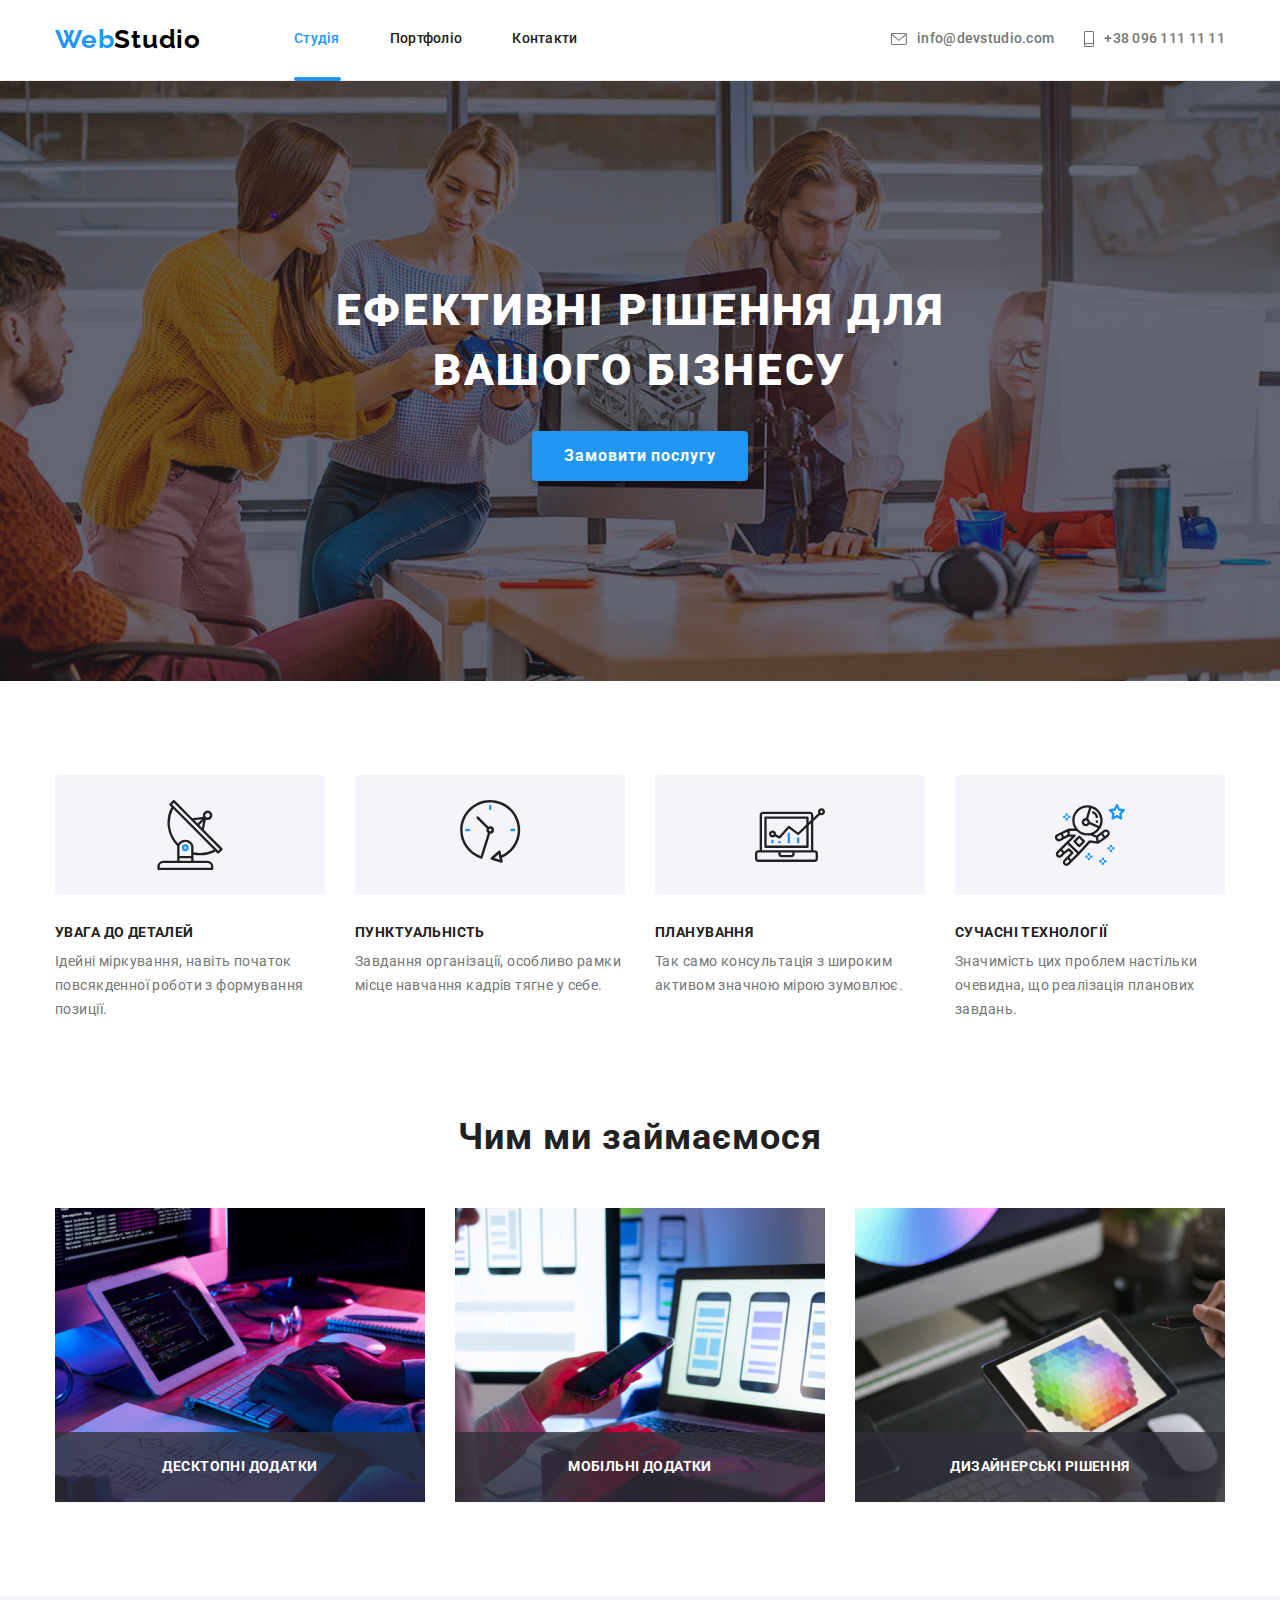
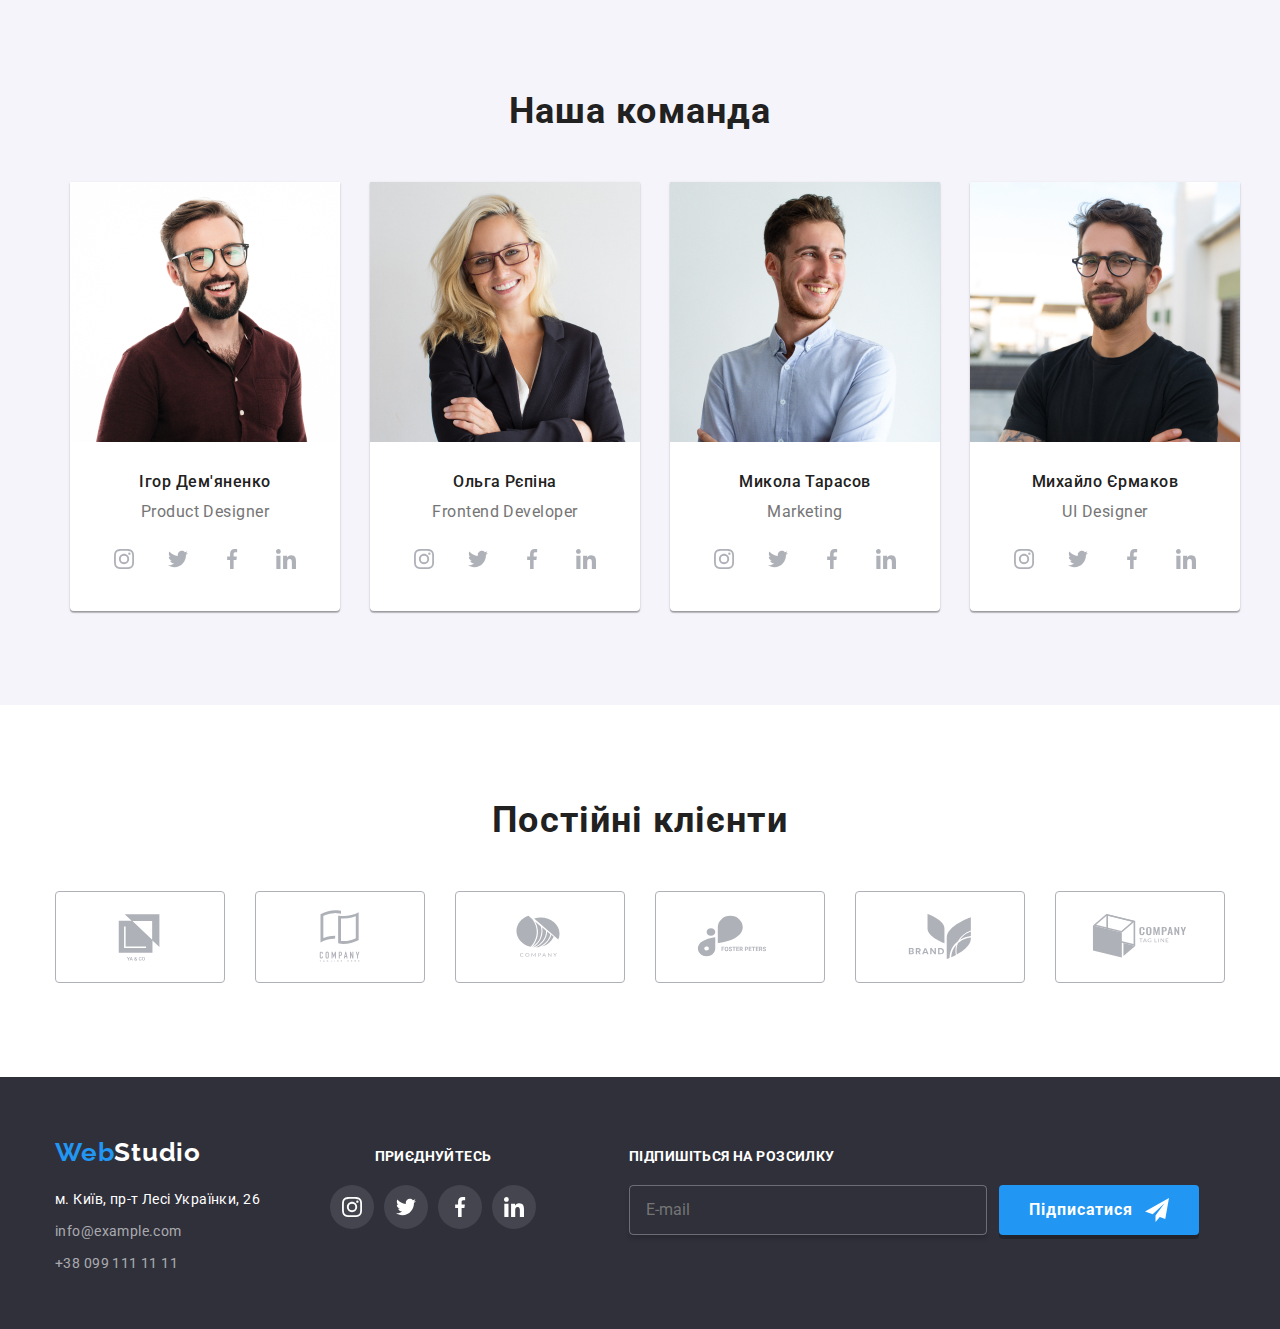
==== commit c22cc5a1: "HW8 update" ====
--- a/index.html
+++ b/index.html
@@ -11,7 +11,7 @@
     <link href="https://fonts.googleapis.com/css2?family=Raleway:wght@700&family=Roboto:wght@400;500;700;900&display=swap"
     rel=" stylesheet">
     <link rel="stylesheet" href="https://cdn.jsdelivr.net/npm/modern-normalize@1.1.0/modern-normalize.min.css">
-    <link rel="stylesheet" href="./css/main.min.css"/> 
+    <link rel="stylesheet" href="./css/main.css"/> 
 </head>
 <body>
     <!--HEADER-->
@@ -32,7 +32,7 @@
                 </ul>
             </nav>
             <button type="button" class="mobile-menu-open" data-menu-open>
-                <svg class="mobile-menu-open__icon" width="40" height="40">
+                <svg class="mobile-menu-open__icon" width="24" height="16">
                     <use href="./images/icons.svg#icon-menu_24px"></use>
                 </svg>
             </button>
@@ -56,7 +56,7 @@
         <div class="mobile-menu" data-menu>
             <div class="container mobile-menu__container">
                 <button type="button" class="mobile-menu__close-btn" data-menu-close>
-                    <svg class="mobile-menu__close-icon" width="40" height="40">
+                    <svg class="mobile-menu__close-icon" width="19" height="19">
                         <use href="./images/icons.svg#icon-close"></use>
                     </svg>
                 </button>
@@ -187,7 +187,7 @@
                                     media="(min-width: 1200px)" 
                                 />
                                 <img src="./images/gallery/activity2.jpg" alt="написання коду"
-                                width="370" height="294">
+                                >
                             </picture>
                             <p class="overlay-activity">
                             Мобільні додатки
@@ -203,7 +203,7 @@
                                     media="(min-width: 1200px)" 
                                 />
                                 <img src="./images/gallery/activity3.jpg" alt="написання коду"
-                                width="370" height="294">
+                                >
                             </picture>
                             <p class="overlay-activity">
                             Дизайнерські рішення
@@ -217,23 +217,23 @@
         <section class="gallery-workers section">
             <div class="container">
                 <h2  class="secondary-header">Наша команда</h2>
-                <ul class="team list">
+                <ul class="team list container">
                     <li class="team-card team__blocks">
                         <picture>
                             <source
                             srcset="./images/team/desktop/desktop-igor-demyanenko.jpg 1x,
-                            ./images/workers/desktop/desktop-igor-demyanenko@2x.jpg 2x"
+                            ./images/team/desktop/desktop-igor-demyanenko@2x.jpg 2x"
                             media="(min-width: 1200px)"
                             />
                             <source
                             srcset="./images/team/tablet/tablet-igor-demyanenko.jpg 1x,
-                            ./images/workers/tablet/tablet-igor-demyanenko@2x.jpg 2x"
+                            ./images/team/tablet/tablet-igor-demyanenko@2x.jpg 2x"
                             media="(min-width: 768px)"
                             />
                             <source
                             srcset="./images/team/mobile/mobile-igor-demyanenko.jpg 1x,
-                            ./images/workers/mobile/mobile-igor-demyanenko@2x.jpg 2x"
-                            media="(max-width: 767px)"
+                            ./images/team/mobile/mobile-igor-demyanenko@2x.jpg 2x"
+                            media="(max-width: 480px)"
                             />
                             <img
                             src="./images/team/igor-demyanenko.jpg"
@@ -286,20 +286,20 @@
                         <picture>
                             <source
                             srcset="./images/team/desktop/desktop-olga-repina.jpg 1x, 
-                            ./images/workers/desktop/desktop-olga-repina@2x.jpg 2x"
+                            ./images/team/desktop/desktop-olga-repina@2x.jpg 2x"
                             media="(min-width: 1200px)"
                             />
                             <source
                             srcset="./images/team/tablet/tablet-olga-repina.jpg 1x, 
-                            ./images/workers/tablet/tablet-olga-repina@2x.jpg 2x"
+                            ./images/team/tablet/tablet-olga-repina@2x.jpg 2x"
                             media="(min-width: 768px)"
                             />
                             <source srcset="./images/team/mobile/mobile-olga-repina.jpg 1x, 
-                            ./images/workers/mobile/mobile-olga-repina@2x.jpg 2x"
+                            ./images/team/mobile/mobile-olga-repina@2x.jpg 2x"
                             media="(max-width: 767px)"
                             />
-                            <img src="./images/workers/olga-repina.jpg"
-                            alt="фото співробітника">
+                            <img src="./images/team/olga-repina.jpg"
+                            alt="фото співробітника" width="450" height="460">
                         </picture>
                                                 
                         <div class="team-card-descr">
@@ -346,19 +346,19 @@
                         <picture>
                             <source
                             srcset="./images/team/desktop/desktop-nikolai-tarasov.jpg 1x, 
-                            ./images/workers/desktop/desktop-nikolai-tarasov@2x.jpg 2x"
+                            ./images/team/desktop/desktop-nikolai-tarasov@2x.jpg 2x"
                             media="(min-width: 1200px)"
                             />
                             <source
                             srcset="./images/team/tablet/tablet-nikolai-tarasov.jpg 1x, 
-                            ./images/workers/tablet/tablet-nikolai-tarasov@2x.jpg 2x"
+                            ./images/team/tablet/tablet-nikolai-tarasov@2x.jpg 2x"
                             media="(min-width: 768px)"
                             />
                             <source
-                            srcset="./images/team/mobile/mobile-nikolai-tarasov.jpg 1x, ./images/workers/mobile/mobile-nikolai-tarasov@2x.jpg 2x"
-                            media="(max-width: 767px)"
-                            />
-                            <img src="./images/workers/nikolai-tarasov.jpg"
+                            srcset="./images/team/mobile/mobile-nikolai-tarasov.jpg 1x, ./images/team/mobile/mobile-nikolai-tarasov@2x.jpg 2x"
+                            media="(max-width: 480px)"
+                            />
+                            <img src="./images/team/nikolai-tarasov.jpg"
                             alt="фото співробітника">
                         </picture>
                                                 
@@ -406,18 +406,18 @@
                         <picture>
                             <source
                             srcset="./images/team/desktop/desktop-mikhail-ermakov.jpg 1x, 
-                            ./images/workers/desktop/desktop-mikhail-ermakov@2x.jpg 2x"
+                            ./images/team/desktop/desktop-mikhail-ermakov@2x.jpg 2x"
                             media="(min-width: 1200px)"
                             />
                             <source srcset="./images/team/tablet/tablet-mikhail-ermakov.jpg 1x, 
-                            ./images/workers/tablet/tablet-mikhail-ermakov@2x.jpg 2x"
+                            ./images/team/tablet/tablet-mikhail-ermakov@2x.jpg 2x"
                             media="(min-width: 768px)"
                             />
                             <source srcset="./images/team/mobile/mobile-mikhail-ermakov.jpg 1x, 
-                            ./images/workers/mobile/mobile-mikhail-ermakov@2x.jpg 2x"
-                            media="(max-width: 767px)"
-                            />
-                            <img src="./images/workers/mikhail-ermakov.jpg"
+                            ./images/team/mobile/mobile-mikhail-ermakov@2x.jpg 2x"
+                            media="(max-width: 480px)"
+                            />
+                            <img src="./images/team/mikhail-ermakov.jpg"
                             alt="фото співробітника">
                         </picture>
                                         
@@ -521,7 +521,7 @@
     <!--FOOTER-->
     <footer class="page-footer">
         <div class="container footer-container">
-            <div>
+            <div class="logo-div">
                 <a class="logo page-footer__logo link" href=""><span class="logo__web">Web</span><span class="logo__studio">Studio</span></a>
                 
                 <ul class="contacts-footer list">
@@ -530,10 +530,10 @@
                         target="_blank" rel="noopener noreferrer"
                         >м. Київ, пр-т Лесі Українки, 26</a>
                     </li>
-                    <li>
+                    <li class="footer-li">
                         <a class="contacts-footer__email link" href="mailto:info@example.com">info@example.com</a>
                     </li>
-                    <li>
+                    <li class="footer-li">
                         <a class="contacts-footer__phone-number link" href="tel:+380991111111">+38 099 111 11 11</a>
                     </li>
                 </ul>
@@ -593,7 +593,7 @@
                 </form>
             </div>
             
-        </div>-->
+        </div>
         
         <div class="backdrop is-hidden" data-modal>
             <div class="modal">
--- a/css/main.css
+++ b/css/main.css
@@ -0,0 +1,1591 @@
+:root {
+  --accent-color: #2196F3;
+  --contacts-descr-color: #757575;
+  --dark-bg-color: #2F303A;
+  --light-bg-color: #F5F4FA;
+  --btn-bg-color: #188CE8;
+  --main-light-color: #FFFFFF;
+  --logo-accent-color: #000000;
+  --primary-white-color: #FFFFFF;
+  --primary-text-color:#212121;
+  --second-text-color: #757575;
+  --primary-white-color: #FFFFFF;
+  --second-background-color: #F5F4FA;
+  --footer-background-color: #2F303A;
+  --second-logo-color: #188CE8;
+  --timing-function: cubic-bezier(0.4, 0, 0.2, 1);
+  --duration: 250ms;
+}
+
+.visually-hidden {
+  position: absolute;
+  width: 1px;
+  height: 1px;
+  margin: -1px;
+  padding: 0;
+  overflow: hidden;
+  border: 0;
+  clip: rect(0 0 0 0);
+}
+
+h1,
+h2,
+h3,
+h4,
+p {
+  margin-top: 0;
+  margin-bottom: 0;
+}
+
+ul, ol {
+  margin-top: 0;
+  margin-bottom: 0;
+  padding-left: 0;
+}
+
+img {
+  display: block;
+  max-width: 100%;
+  height: auto;
+}
+
+button {
+  cursor: pointer;
+}
+
+.list {
+  list-style: none;
+}
+
+.link {
+  text-decoration: none;
+}
+
+body {
+  font-family: "Roboto", sans-serif;
+  color: #212121;
+}
+
+.section {
+  padding-top: 60px;
+  padding-bottom: 60px;
+}
+
+@media screen and (min-width: 1200px) {
+  .section {
+    padding-top: 94px;
+    padding-bottom: 94px;
+  }
+}
+.secondary-header {
+  font-weight: 700;
+  font-size: 28px;
+  line-height: 1.17;
+  text-align: center;
+  letter-spacing: 0.03em;
+  margin-bottom: 30px;
+}
+
+.container {
+  padding-right: 15px;
+  padding-left: 15px;
+  margin: 0 auto;
+}
+
+@media screen and (min-width: 480px) {
+  .container {
+    width: 480px;
+  }
+}
+@media screen and (min-width: 768px) {
+  .container {
+    width: 768px;
+  }
+}
+@media screen and (min-width: 1200px) {
+  .container {
+    width: 1200px;
+  }
+}
+.mobile-menu {
+  position: fixed;
+  height: 100vh;
+  max-width: 767px;
+  z-index: 1000;
+  top: 0;
+  left: 0;
+  background-color: #FFFFFF;
+  box-shadow: 0 0 0 100vmax rgba(0, 0, 0, 0.5);
+  opacity: 0;
+  visibility: hidden;
+  pointer-events: none;
+  transition: opacity 500ms linear, visibility 500ms linear;
+}
+
+.mobile-menu.is-open {
+  opacity: 1;
+  visibility: visible;
+  pointer-events: auto;
+}
+
+.mobile-menu__container {
+  position: relative;
+  padding-left: 25px;
+  padding-top: 48px;
+  padding-bottom: 48px;
+  width: 100vw;
+  height: 100vh;
+  display: flex;
+  flex-direction: column;
+}
+
+.mobile-menu__close-btn {
+  position: absolute;
+  top: 10px;
+  right: 15px;
+  background-color: transparent;
+  border: none;
+  padding: 0;
+  height: 40px;
+  transition: fill 250ms cubic-bezier(0.4, 0, 0.2, 1);
+}
+.mobile-menu__close-btn:hover, .mobile-menu__close-btn:focus {
+  fill: var(--accent-color);
+}
+
+.mobile-nav {
+  margin-bottom: auto;
+}
+
+.mobile-nav__item:not(:last-child) {
+  margin-bottom: 32px;
+}
+
+.mobile-nav__link {
+  font-weight: 500;
+  font-size: 40px;
+  line-height: 1.18;
+  letter-spacing: 0.02em;
+  color: #212121;
+  transition: color 250ms cubic-bezier(0.4, 0, 0.2, 1);
+}
+.mobile-nav__link:hover, .mobile-nav__link:focus {
+  color: var(--accent-color);
+}
+
+.mobile-nav__link-current {
+  color: var(--accent-color);
+}
+
+.mobile-contacts {
+  margin-bottom: 64px;
+}
+
+.mobile-contacts__item:not(:last-child) {
+  margin-bottom: 32px;
+}
+
+.mobile-contacts__phone-number {
+  font-weight: 500;
+  font-size: 34px;
+  line-height: 1.18;
+  letter-spacing: 0.02em;
+  color: var(--accent-color);
+  margin-top: 302px;
+  margin-bottom: 32px;
+}
+
+.mobile-contacts__email {
+  font-weight: 500;
+  font-size: 24px;
+  line-height: 1.17;
+  letter-spacing: 0.02em;
+  color: var(--contacts-descr-color);
+  transition: color 250ms cubic-bezier(0.4, 0, 0.2, 1);
+  margin-bottom: 64px;
+}
+.mobile-contacts__email:hover, .mobile-contacts__email:focus {
+  color: var(--accent-color);
+}
+
+.social-mobile {
+  display: flex;
+  row-gap: 20px;
+  flex-wrap: wrap;
+}
+
+.social-mobile__link {
+  display: flex;
+  align-items: center;
+  font-weight: 500;
+  font-size: 18px;
+  line-height: 1.23;
+  letter-spacing: 0.02em;
+  color: var(--accent-color);
+}
+
+.social-mobile__item:not(:last-child) .social-mobile__link::after {
+  display: block;
+  content: "";
+  width: 22px;
+  height: 1px;
+  background-color: rgba(33, 33, 33, 0.2);
+  transform: rotate(90deg);
+}
+
+@media screen and (min-width: 767px) {
+  .mobile-menu {
+    display: none;
+  }
+}
+.backdrop {
+  position: fixed;
+  top: 0;
+  left: 0;
+  z-index: 100;
+  width: 100%;
+  height: 100%;
+  background-color: rgba(0, 0, 0, 0.2);
+  transition: opacity 250ms cubic-bezier(0.4, 0, 0.2, 1), visibility 250ms cubic-bezier(0.4, 0, 0.2, 1);
+}
+
+.backdrop.is-hidden {
+  opacity: 0;
+  visibility: hidden;
+  pointer-events: none;
+}
+
+@media screen and (max-width: 767px) {
+  .modal {
+    width: 450px;
+    height: 609px;
+  }
+}
+.modal {
+  position: absolute;
+  background-color: var(--main-light-color);
+  top: 50%;
+  left: 50%;
+  transform: translate(-50%, -50%);
+  border-radius: 4px;
+  padding: 40px;
+}
+
+.modal-close-btn {
+  position: absolute;
+  top: 8px;
+  right: 8px;
+  display: flex;
+  justify-content: center;
+  align-items: center;
+  width: 30px;
+  height: 30px;
+  color: #000000;
+  border-radius: 50%;
+  background-color: transparent;
+  border: 1px solid rgba(0, 0, 0, 0.1);
+  padding: 0;
+  transition: fill 250ms cubic-bezier(0.4, 0, 0.2, 1);
+}
+.modal-close-btn:hover, .modal-close-btn:focus {
+  fill: var(--accent-color);
+}
+
+@media screen and (min-width: 768px) {
+  .modal {
+    width: 450px;
+    height: 609px;
+  }
+}
+@media screen and (min-width: 1200px) {
+  .modal {
+    width: 528px;
+    height: 581px;
+  }
+}
+@media screen and (max-width: 767px) {
+  .modal-phrase {
+    width: 370px;
+    flex-wrap: wrap;
+  }
+  .modal-form-check-desc {
+    font-size: 12px;
+    line-height: 1.17;
+  }
+}
+.modal-phrase {
+  font-family: Roboto, sans-serif;
+  font-weight: 700;
+  font-size: 20px;
+  line-height: 1.15;
+  text-align: center;
+  align-items: center;
+  letter-spacing: 0.03em;
+  margin-bottom: 12px;
+}
+
+.modal-form {
+  display: flex;
+  flex-direction: column;
+}
+
+.modal-form-field {
+  margin-bottom: 10px;
+}
+
+.modal-form-input-desc {
+  display: block;
+  font-weight: 400;
+  font-size: 12px;
+  line-height: 1.17;
+  letter-spacing: 0.01em;
+  color: #757575;
+  margin-bottom: 4px;
+}
+
+.modal-form-input {
+  width: 100%;
+  height: 40px;
+  border: 1px solid rgba(33, 33, 33, 0.2);
+  border-radius: 4px;
+  padding-left: 42px;
+  color: #000000;
+  font-size: 16px;
+  font-family: Roboto, sans-serif;
+  transition: border-color 250ms cubic-bezier(0.4, 0, 0.2, 1);
+}
+.modal-form-input:focus {
+  outline: none;
+  border-color: var(--accent-color);
+}
+
+.modal-form-message {
+  width: 100%;
+}
+
+.modal-input-icon {
+  display: block;
+  position: absolute;
+  top: 50%;
+  left: 12px;
+  transform: translateY(-50%);
+  transition: fill 250ms cubic-bezier(0.4, 0, 0.2, 1);
+}
+.modal-form-input:focus + .modal-input-icon {
+  fill: var(--accent-color);
+}
+
+.modal-input-wrapper {
+  display: block;
+  position: relative;
+}
+
+.modal-form-message {
+  resize: none;
+  width: 100%;
+  height: 120px;
+  padding: 12px 16px;
+  border: 1px solid rgba(33, 33, 33, 0.2);
+  border-radius: 4px;
+  margin-bottom: 20px;
+  transition: border-color 250ms cubic-bezier(0.4, 0, 0.2, 1);
+}
+.modal-form-message:focus {
+  outline: none;
+  border-color: var(--accent-color);
+}
+.modal-form-message::placeholder {
+  font-weight: 400;
+  font-size: 12px;
+  line-height: 1.17;
+  letter-spacing: 0.01em;
+  color: rgba(117, 117, 117, 0.5);
+}
+
+.modal-form-check-desc {
+  display: flex;
+  align-items: center;
+  font-weight: 400;
+  letter-spacing: 0.03em;
+  color: #757575;
+  margin: 0px auto 20px;
+}
+.modal-form-check-desc::before {
+  content: "";
+  display: block;
+  width: 16px;
+  height: 15px;
+  border: 2px solid #212121;
+  cursor: pointer;
+  margin-right: 7px;
+  transition: border-color 250ms cubic-bezier(0.4, 0, 0.2, 1);
+}
+.modal-form-check:checked + .modal-form-check-desc::before {
+  background-color: var(--accent-color);
+  background-image: url(../images/fake-check.svg);
+  border-color: var(--accent-color);
+  background-repeat: no-repeat;
+  background-position: center;
+}
+.modal-form-check:focus + .modal-form-check-desc::before {
+  border-color: var(--accent-color);
+  outline: none;
+}
+
+.modal-check-terms {
+  color: var(--accent-color);
+  text-decoration: underline;
+}
+
+.modal-form-submit {
+  display: block;
+  min-width: 200px;
+  padding: 10px 32px;
+  font-weight: 700;
+  font-size: 16px;
+  line-height: 1.87;
+  letter-spacing: 0.06em;
+  color: var(--main-light-color);
+  background: var(--accent-color);
+  box-shadow: 0px 4px rgba(0, 0, 0, 0.25);
+  border-radius: 4px;
+  border: none;
+  align-self: center;
+  margin-bottom: 40px;
+  transition: background-color 250ms cubic-bezier(0.4, 0, 0.2, 1);
+}
+
+.modal-form-submit:hover,
+.modal-form-submit:focus {
+  background-color: var(--btn-bg-color);
+}
+
+@media screen and (min-width: 768px) {
+  .modal-form-check-desc {
+    font-size: 12px;
+    line-height: 1.17;
+  }
+}
+@media screen and (min-width: 1200px) {
+  .modal-phrase {
+    width: 448px;
+  }
+  .modal-form-check-desc {
+    width: 425px;
+    font-size: 14px;
+    line-height: 1.71;
+    margin: 0px auto 30px;
+  }
+}
+@media screen and (max-width: 767px) {
+  .menu {
+    display: none;
+  }
+  .contacts {
+    display: none;
+  }
+  .mobile-menu-open {
+    background-color: transparent;
+    border: none;
+    padding: 0;
+    line-height: 0;
+  }
+}
+.logo {
+  font-family: "Raleway", sans-serif;
+  font-weight: 700;
+  font-size: 24px;
+  line-height: 1.17;
+  letter-spacing: 0.03em;
+  color: var(--logo-accent-color);
+}
+
+.logo__web {
+  color: var(--accent-color);
+}
+
+.page-header {
+  padding-top: 16px;
+  padding-bottom: 16px;
+  border-bottom: 1px solid #ECECEC;
+}
+
+.page-header-container {
+  display: flex;
+  align-items: center;
+  justify-content: space-between;
+}
+
+@media screen and (min-width: 768px) {
+  .mobile-menu-open {
+    display: none;
+  }
+  .page-navigation {
+    display: flex;
+    align-items: center;
+  }
+  .page-header__logo {
+    margin-right: 87px;
+  }
+  .menu {
+    display: flex;
+  }
+  .menu__item {
+    position: relative;
+  }
+  .menu__item:not(:last-child) {
+    margin-right: 50px;
+  }
+  .menu__link {
+    display: block;
+    font-weight: 500;
+    font-size: 14px;
+    line-height: 1.14;
+    letter-spacing: 0.02em;
+    color: #212121;
+    transition: color 250ms cubic-bezier(0.4, 0, 0.2, 1);
+  }
+  .menu__link:hover, .menu__link:focus {
+    color: var(--accent-color);
+  }
+  .menu__link_current {
+    color: var(--accent-color);
+  }
+  .menu__link.menu__link_current::after {
+    position: absolute;
+    bottom: -28px;
+    content: "";
+    display: block;
+    width: 47px;
+    height: 4px;
+    border-radius: 2px;
+    background-color: var(--accent-color);
+  }
+  .contacts {
+    margin-left: auto;
+  }
+  .contacts__email {
+    display: flex;
+    align-items: center;
+    font-weight: 500;
+    font-size: 12px;
+    line-height: 1.17;
+    letter-spacing: 0.02em;
+    color: var(--contacts-descr-color);
+    margin-bottom: 10px;
+    transition: color 250ms cubic-bezier(0.4, 0, 0.2, 1);
+  }
+  .contacts__email:hover, .contacts__email:focus {
+    color: var(--accent-color);
+  }
+  .contacts__email-icon {
+    display: flex;
+    align-items: center;
+    fill: #757575;
+    width: 14px;
+    height: 10px;
+    margin-right: 8px;
+    transition: fill 250ms cubic-bezier(0.4, 0, 0.2, 1);
+  }
+  .contacts__email:hover .contacts__email-icon, .contacts__email:focus .contacts__email-icon {
+    fill: var(--accent-color);
+  }
+  .contacts__phone-number {
+    display: flex;
+    font-weight: 500;
+    font-size: 12px;
+    line-height: 1.17;
+    letter-spacing: 0.02em;
+    color: var(--contacts-descr-color);
+    transition: color 250ms cubic-bezier(0.4, 0, 0.2, 1);
+  }
+  .contacts__phone-number:hover, .contacts__phone-number:focus {
+    color: var(--accent-color);
+  }
+  .contacts__phone-icon {
+    display: flex;
+    align-items: center;
+    fill: #757575;
+    width: 10px;
+    height: 14px;
+    margin-right: 8px;
+    transition: fill 250ms cubic-bezier(0.4, 0, 0.2, 1);
+  }
+  .contacts__phone-number:hover .contacts__phone-icon, .contacts__phone-number:focus .contacts__phone-icon {
+    fill: var(--accent-color);
+  }
+}
+@media screen and (min-width: 1200px) {
+  .logo {
+    font-size: 26px;
+    line-height: 1.19;
+  }
+  .logo__web {
+    color: var(--accent-color);
+  }
+  .page-header {
+    padding-top: 24px;
+    padding-bottom: 25px;
+  }
+  .page-header-container {
+    justify-content: flex-start;
+  }
+  .page-header__logo {
+    margin-right: 93px;
+  }
+  .menu__link.menu__link_current::after {
+    bottom: -34px;
+  }
+  .contacts {
+    display: flex;
+  }
+  .contacts__email {
+    font-size: 14px;
+    line-height: 1.14;
+    margin-right: 30px;
+    margin-bottom: 0;
+    transition: color 250ms cubic-bezier(0.4, 0, 0.2, 1);
+  }
+  .contacts__email:hover, .contacts__email:focus {
+    color: var(--accent-color);
+  }
+  .contacts__email-icon {
+    width: 16px;
+    height: 12px;
+    margin-right: 10px;
+  }
+  .contacts__email:hover .contacts__email-icon, .contacts__email:focus .contacts__email-icon {
+    fill: var(--accent-color);
+  }
+  .contacts__phone-number {
+    font-size: 14px;
+    line-height: 1.14;
+  }
+  .contacts__phone-icon {
+    height: 16px;
+    margin-right: 10px;
+  }
+  .contacts__phone-number:hover .contacts__phone-icon, .contacts__phone-number:focus .contacts__phone-icon {
+    fill: var(--accent-color);
+  }
+}
+.nav__link {
+  display: block;
+  padding-top: 32px;
+  padding-bottom: 32px;
+  color: var(--primary-text-color);
+  font-weight: 500;
+  line-height: 1.14;
+  letter-spacing: 0.02em;
+  position: relative;
+  transition: color var(--duration) var(--timing-function), background-color var(--duration) var(--timing-function);
+}
+.nav__link:hover .nav__link:focus {
+  color: var(--accent-color);
+  transition: opacity 250ms var(--timing-function);
+}
+.nav__link::after {
+  content: "";
+  position: absolute;
+  left: 0;
+  bottom: -1px;
+  width: 100%;
+  height: 4px;
+  border-radius: 2px;
+}
+.nav__link:hover, .nav__link:focus {
+  color: var(--accent-color);
+}
+
+.nav__link:hover::after,
+.nav__link:focus::after {
+  content: "";
+  display: block;
+  width: 100%;
+  height: 4px;
+  background-color: currentColor;
+  border-radius: 2px;
+  position: absolute;
+  bottom: -1px;
+  left: 0;
+  color: var(--accent-color);
+}
+
+/*
+
+.menu__link_current-portfolio {
+    color: var(--accent-color);
+}
+
+.menu__link.menu__link_current-portfolio::after {
+    position: absolute;
+    bottom: -34px;
+    content: '';
+    display: block;
+    width: 78px;
+    height: 4px;
+    border-radius: 2px;
+    background-color: var(--accent-color);
+}
+
+
+
+*/
+@media screen and (max-width: 767px) {
+  .hero {
+    background-image: linear-gradient(rgba(47, 48, 58, 0.4), rgba(47, 48, 58, 0.4)), url("../images/hero/mobile/mobile-bg-image.jpg");
+    max-width: 767px;
+  }
+}
+@media screen and (min-device-pixel-ratio: 2) and (max-width: 767px), screen and (min-resolution: 192dpi) and (max-width: 767px), screen and (min-resolution: 2dppx) and (max-width: 767px) {
+  .hero {
+    background-image: linear-gradient(rgba(47, 48, 58, 0.4), rgba(47, 48, 58, 0.4)), url("../images/hero/mobile/mobile-bg-image@2x.jpg");
+  }
+}
+.hero {
+  background-color: #C4C4C4;
+  background-size: cover;
+  background-position: center;
+  margin: 0 auto;
+  padding-top: 118px;
+  padding-bottom: 118px;
+}
+
+.main-title {
+  font-weight: 900;
+  font-size: 26px;
+  line-height: 1.62;
+  color: var(--main-light-color);
+  text-transform: uppercase;
+  letter-spacing: 0.06em;
+  text-align: center;
+  max-width: 360px;
+  margin-right: auto;
+  margin-left: auto;
+  margin-bottom: 30px;
+}
+
+.hero__modal-btn {
+  align-items: center;
+  text-align: center;
+}
+
+.modal-btn {
+  padding: 10px 24px;
+  font-family: "Roboto", sans-serif;
+  font-weight: 700;
+  font-size: 16px;
+  line-height: 1.87;
+  letter-spacing: 0.06em;
+  color: var(--main-light-color);
+  background: var(--accent-color);
+  box-shadow: 0px 4px 4px rgba(0, 0, 0, 0.25);
+  border-radius: 4px;
+  border: none;
+  transition: background-color 250ms cubic-bezier(0.4, 0, 0.2, 1);
+}
+.modal-btn:hover, .modal-btn:focus {
+  background-color: var(--btn-bg-color);
+}
+
+@media screen and (min-width: 768px) {
+  .hero {
+    background-image: linear-gradient(rgba(47, 48, 58, 0.4), rgba(47, 48, 58, 0.4)), url("../images/hero/tablet/tablet-bg-image.jpg");
+    max-width: 1199px;
+  }
+}
+@media screen and (min-device-pixel-ratio: 2) and (min-width: 768px), screen and (min-resolution: 192dpi) and (min-width: 768px), screen and (min-resolution: 2dppx) and (min-width: 768px) {
+  .hero {
+    background-image: linear-gradient(rgba(47, 48, 58, 0.4), rgba(47, 48, 58, 0.4)), url("../images/hero/tablet/tablet-bg-image@2x.jpg");
+  }
+}
+@media screen and (min-width: 1200px) {
+  .hero {
+    background-image: linear-gradient(rgba(47, 48, 58, 0.4), rgba(47, 48, 58, 0.4)), url("../images/hero/desktop/desktop-bg-image.jpg");
+    max-width: 1600px;
+    padding: 200px 0px 200px;
+  }
+  .main-title {
+    font-size: 44px;
+    line-height: 1.36;
+    max-width: 696px;
+  }
+  .modal-btn {
+    padding: 10px 32px;
+  }
+}
+@media screen and (min-device-pixel-ratio: 2) and (min-width: 1200px), screen and (min-resolution: 192dpi) and (min-width: 1200px), screen and (min-resolution: 2dppx) and (min-width: 1200px) {
+  .hero {
+    background-image: linear-gradient(rgba(47, 48, 58, 0.4), rgba(47, 48, 58, 0.4)), url("../images/hero/desktop/desktop-bg-image@2x.jpg");
+  }
+}
+@media screen and (max-width: 767px) {
+  .features-point {
+    margin-bottom: 30px;
+    max-width: 450px;
+  }
+  .features-link {
+    width: 100%;
+    height: 120px;
+  }
+}
+.features-link {
+  display: flex;
+  justify-content: center;
+  align-items: center;
+  background-color: var(--light-bg-color);
+  border-radius: 4px;
+  margin-bottom: 30px;
+}
+
+.feature-name {
+  font-weight: 700;
+  font-size: 14px;
+  line-height: 1.14;
+  letter-spacing: 0.03em;
+  text-transform: uppercase;
+  margin-bottom: 10px;
+  text-align: center;
+}
+
+.feature-descr {
+  font-weight: 400;
+  font-size: 14px;
+  line-height: 1.71;
+  letter-spacing: 0.03em;
+  color: var(--contacts-descr-color);
+}
+
+@media screen and (min-width: 768px) {
+  .features {
+    display: flex;
+    gap: 30px;
+    flex-wrap: wrap;
+  }
+  .features-point {
+    flex-basis: calc((100% - 30px) / 2);
+    max-width: 354px;
+  }
+  .features-icon {
+    margin: 25px 142px;
+  }
+  .feature-name {
+    text-align: left;
+  }
+}
+@media screen and (min-width: 1200px) {
+  .features {
+    flex-wrap: nowrap;
+  }
+  .features-point {
+    flex-basis: calc((100% - 60px) / 3);
+  }
+  .features-link {
+    width: 270px;
+    height: 120px;
+  }
+  .features-icon {
+    margin: 25px 100px;
+  }
+}
+@media screen and (max-width: 1199px) {
+  .activities-section {
+    display: none;
+  }
+}
+@media screen and (min-width: 1200px) {
+  .activities-section {
+    padding-top: 0px;
+  }
+  .secondary-header {
+    font-size: 36px;
+    margin-bottom: 50px;
+  }
+  .activities {
+    display: flex;
+    gap: 30px;
+    flex-wrap: wrap;
+  }
+  .activity-item {
+    flex-basis: calc((100% - 60px) / 3);
+    display: block;
+    position: relative;
+  }
+  .overlay-activity {
+    position: absolute;
+    transform: translateY(-100%);
+    font-weight: 700;
+    font-size: 14px;
+    line-height: 1.14;
+    letter-spacing: 0.03em;
+    text-transform: uppercase;
+    color: var(--main-light-color);
+    background-color: rgba(47, 48, 58, 0.8);
+    width: 100%;
+    padding: 27px;
+    text-align: center;
+  }
+}
+@media screen and (max-width: 767px) {
+  .team-card:not(:last-child) {
+    margin-bottom: 30px;
+  }
+  .team {
+    flex-wrap: wrap;
+    gap: 30px;
+    text-align: center;
+    justify-content: center;
+  }
+  .team-card {
+    width: 100%;
+    background: #FFFFFF;
+    box-shadow: 0px 1px 3px rgba(0, 0, 0, 0.12), 0px 1px 1px rgba(0, 0, 0, 0.14), 0px 2px 1px rgba(0, 0, 0, 0.2);
+    border-radius: 0px 0px 4px 4px;
+  }
+}
+.team__blocks {
+  width: 270px;
+  background-color: var(--primary-white-color);
+  box-shadow: 0px 1px 3px rgba(0, 0, 0, 0.12), 0px 1px 1px rgba(0, 0, 0, 0.14), 0px 2px 1px rgba(0, 0, 0, 0.2);
+  border-radius: 0px 0px 4px 4px;
+}
+
+.team-card-descr {
+  padding-top: 30px;
+  padding-bottom: 24px;
+}
+
+.gallery-workers {
+  background: var(--light-bg-color);
+}
+
+.workers-name {
+  font-weight: 500;
+  font-size: 16px;
+  line-height: 1.19;
+  letter-spacing: 0.03em;
+  padding-bottom: 10px;
+  text-align: center;
+}
+
+.position-descr {
+  font-weight: 400;
+  font-size: 16px;
+  line-height: 1.19;
+  letter-spacing: 0.03em;
+  color: var(--contacts-descr-color);
+  margin-bottom: 16px;
+  text-align: center;
+}
+
+.social-list {
+  display: flex;
+  justify-content: center;
+  gap: 10px;
+}
+
+.social-list-link {
+  display: flex;
+  justify-content: center;
+  align-items: center;
+  width: 44px;
+  height: 44px;
+  border-radius: 50%;
+  background-color: #FFFFFF;
+  fill: #AFB1B8;
+}
+
+@media screen and (min-width: 768px) {
+  .team {
+    display: flex;
+    gap: 30px;
+    flex-wrap: wrap;
+  }
+  .team-card {
+    flex-basis: calc((100% - 30px) / 2);
+    width: 354px;
+  }
+}
+@media screen and (min-width: 1200px) {
+  .team-card {
+    flex-basis: calc((100% - 90px) / 4);
+    width: 270px;
+    margin-bottom: 0;
+  }
+  .team-card-descr {
+    padding-bottom: 30px;
+  }
+  .social-list-link {
+    color: #AFB1B8;
+    transition: background-color 250ms cubic-bezier(0.4, 0, 0.2, 1);
+  }
+  .social-list-link:hover, .social-list-link:focus {
+    background-color: var(--accent-color);
+  }
+  .social-list-icon {
+    fill: #AFB1B8;
+    transition: fill 250ms cubic-bezier(0.4, 0, 0.2, 1);
+  }
+  .social-list-link:hover .social-list-icon, .social-list-link:focus .social-list-icon {
+    fill: var(--main-light-color);
+  }
+}
+.team__link {
+  width: 44px;
+  height: 44px;
+  border-radius: 50%;
+  display: flex;
+  align-items: center;
+  justify-content: center;
+  transition: background-color var(--duration) var(--timing-function);
+}
+.team__link:hover, .team__link:focus {
+  background-color: var(--accent-color);
+}
+
+.team__icon {
+  fill: #AFB1B8;
+}
+.team__link:hover .team__icon, .team__link:focus .team__icon {
+  fill: var(--primary-white-color);
+}
+
+@media screen and (max-width: 767px) {
+  .clients {
+    flex-wrap: wrap;
+  }
+  .clients-item {
+    flex-basis: calc((100% - 30px) / 2);
+  }
+}
+.clients {
+  display: flex;
+  gap: 30px;
+}
+
+.clients-link {
+  display: flex;
+  justify-content: center;
+  align-items: center;
+  width: 210px;
+  height: 92px;
+  background-color: #FFFFFF;
+  border: 1px solid;
+  border-color: #AFB1B8;
+  border-radius: 4px;
+}
+
+.clients-icon {
+  display: flex;
+  width: 106px;
+  height: 60px;
+  fill: #AFB1B8;
+}
+.clients-icon:hover, .clients-icon:focus {
+  fill: var(--accent-color);
+}
+
+@media screen and (min-width: 768px) {
+  .clients {
+    flex-wrap: wrap;
+  }
+  .clients-item {
+    flex-basis: calc((100% - 60px) / 3);
+  }
+  .clients-link {
+    width: 226px;
+    height: 92px;
+  }
+  .clients-item:hover,
+.clients-item:focus {
+    border-color: var(--accent-color);
+  }
+  .clients-icon {
+    transition: fill 250ms cubic-bezier(0.4, 0, 0.2, 1);
+  }
+  .clients-link:hover .clients-item,
+.clients-link:focus .clients-item {
+    fill: var(--accent-color);
+  }
+}
+@media screen and (min-width: 1200px) {
+  .clients-item {
+    flex-basis: calc((100% - 150px) / 6);
+  }
+  .clients-link {
+    width: 170px;
+    height: 92px;
+    transition: border-color 250ms cubic-bezier(0.4, 0, 0.2, 1);
+  }
+  .clients-item:hover,
+.clients-item:focus {
+    border-color: var(--accent-color);
+  }
+  .clients-icon {
+    transition: fill 250ms cubic-bezier(0.4, 0, 0.2, 1);
+  }
+  .clients-link:hover .clients-item,
+.clients-link:focus .clients-item {
+    fill: var(--accent-color);
+  }
+}
+@media screen and (max-width: 767px) {
+  .contacts-footer__adress {
+    display: block;
+  }
+  .contacts-footer__email {
+    display: block;
+  }
+  .contacts-footer__phone-number {
+    display: block;
+  }
+  .contacts-footer {
+    text-align: center;
+  }
+  .page-footer__logo {
+    padding-top: 60px;
+  }
+  .subscr-block {
+    display: flex;
+    flex-direction: column;
+    justify-content: center;
+    align-items: center;
+    text-align: center;
+  }
+  .subscribe-call {
+    text-align: center;
+  }
+  .subscr-block__btn {
+    margin: 20px 140px 60px;
+  }
+  .subscr-block__email-input {
+    width: 100%;
+  }
+  .footer-container {
+    min-height: 603px;
+  }
+}
+.page-footer {
+  background: var(--dark-bg-color);
+}
+
+.page-footer__logo {
+  display: block;
+  margin-bottom: 20px;
+  text-align: center;
+}
+
+.logo__studio {
+  color: var(--main-light-color);
+}
+
+.contacts-footer__adress {
+  font-style: normal;
+  font-weight: 400;
+  font-size: 14px;
+  line-height: 1.71;
+  letter-spacing: 0.03em;
+  color: var(--main-light-color);
+}
+
+.contacts-footer__email {
+  font-style: normal;
+  font-weight: 400;
+  font-size: 14px;
+  line-height: 1.71;
+  letter-spacing: 0.03em;
+  color: rgba(255, 255, 255, 0.6);
+  margin-top: 8px;
+}
+
+.contacts-footer__phone-number {
+  font-style: normal;
+  font-weight: 400;
+  font-size: 14px;
+  line-height: 1.71;
+  letter-spacing: 0.03em;
+  color: rgba(255, 255, 255, 0.6);
+  margin-top: 9px;
+}
+
+.join-block {
+  display: block;
+  margin-top: 60px;
+  align-items: center;
+}
+
+.join-social-list {
+  display: flex;
+  justify-content: center;
+  gap: 10px;
+  margin-bottom: 60px;
+  margin-top: 20px;
+}
+
+.join-social-list__link {
+  display: flex;
+  justify-content: center;
+  align-items: center;
+  width: 44px;
+  height: 44px;
+  border-radius: 50%;
+  background-color: rgba(255, 255, 255, 0.1);
+  color: var(--main-light-color);
+}
+.join-social-list__link:hover, .join-social-list__link:focus {
+  background-color: var(--accent-color);
+}
+
+.join-social-list__link:hover, .join-social-list__link:focus {
+  color: var(--accent-color);
+}
+
+.subscribe-icon {
+  margin-left: 10px;
+  fill: var(--primary-white-color);
+}
+
+.join-call {
+  display: block;
+  font-family: "Roboto";
+  font-style: normal;
+  font-weight: 700;
+  font-size: 14px;
+  line-height: 1.14;
+  letter-spacing: 0.03em;
+  text-transform: uppercase;
+  color: var(--main-light-color);
+  text-align: center;
+}
+
+.join-social-list__icon {
+  fill: var(--main-light-color);
+}
+
+.subscribe-call {
+  font-weight: 700;
+  font-size: 14px;
+  line-height: 1.14;
+  color: var(--main-light-color);
+  text-transform: uppercase;
+  letter-spacing: 0.03em;
+}
+
+.subscr-block__email-input {
+  height: 50px;
+  border: 1px solid rgba(255, 255, 255, 0.3);
+  box-shadow: 0px 4px 4px 0px rgba(0, 0, 0, 0.15);
+  border-radius: 4px;
+  padding-left: 16px;
+  background: none;
+  color: var(--main-light-color);
+  font-size: 16px;
+  font-family: Roboto, sans-serif;
+  margin-top: 20px;
+}
+
+.subscr-block__btn {
+  display: flex;
+  justify-content: center;
+  align-items: center;
+  min-width: 200px;
+  box-shadow: 0px 4px rgba(0, 0, 0, 0.25);
+}
+
+.subscr-block__icon {
+  margin-left: 12px;
+}
+
+@media screen and (min-width: 767px) and (max-width: 1199px) {
+  .footer-container {
+    display: flex;
+    flex-wrap: wrap;
+    justify-content: space-around;
+  }
+  .page-footer__logo {
+    margin-top: 60px;
+    text-align: center;
+  }
+  .contacts-footer {
+    text-align: center;
+  }
+  .subscr-block {
+    display: block;
+    flex-direction: column;
+    width: 100%;
+    align-items: center;
+  }
+  .subscribe-call {
+    margin-top: 60px;
+    text-align: center;
+  }
+  .subscr-block__email-input {
+    width: 450px;
+  }
+  .subscr-block__btn {
+    display: flex;
+    margin: 20px auto 60px;
+  }
+}
+@media screen and (min-width: 1200px) {
+  .page-footer__logo {
+    display: flex;
+    margin-top: 60px;
+  }
+  .contacts-footer__adress {
+    display: flex;
+  }
+  .contacts-footer__adress:hover, .contacts-footer__adress:focus {
+    color: var(--accent-color);
+  }
+  .contacts-footer__email {
+    display: flex;
+  }
+  .contacts-footer__email:hover, .contacts-footer__email:focus {
+    color: var(--accent-color);
+  }
+  .contacts-footer__phone-number {
+    display: flex;
+  }
+  .contacts-footer__phone-number:hover, .contacts-footer__phone-number:focus {
+    color: var(--accent-color);
+  }
+  .footer-container {
+    display: flex;
+    align-items: baseline;
+  }
+  .join-block {
+    margin-left: 70px;
+    margin-top: 72px;
+  }
+  .join-social-list {
+    margin-bottom: 100px;
+  }
+  .join-social-list__link {
+    transition: background-color 250ms cubic-bezier(0.4, 0, 0.2, 1);
+  }
+  .join-social-list__link:hover, .join-social-list__link:focus {
+    background-color: var(--accent-color);
+  }
+  .join-social-list__icon {
+    fill: var(--main-light-color);
+    transition: fill 250ms cubic-bezier(0.4, 0, 0.2, 1);
+  }
+  .join-social-list__link:hover .join-social-list__icon, .join-social-list__link:focus .join-social-list__icon {
+    fill: var(--main-light-color);
+  }
+  .subscr-block {
+    display: flex;
+    margin-left: 93px;
+  }
+  .subscribe-call {
+    margin-left: 93px;
+    margin-bottom: 20px;
+  }
+  .subscr-block__email-input {
+    display: flex;
+    width: 358px;
+    margin-right: 12px;
+    margin-top: 0;
+    margin-bottom: 94px;
+  }
+  .subscr-block__btn {
+    display: flex;
+    padding: 10px 28px;
+    margin-bottom: 94px;
+  }
+}
+@media screen and (max-width: 767px) {
+  .navigation-list {
+    flex-wrap: wrap;
+    max-width: 326px;
+  }
+  .gallery-works {
+    display: block;
+    flex-wrap: wrap;
+  }
+  .gallery-item {
+    width: 100%;
+  }
+}
+.navigation-list {
+  display: flex;
+  gap: 8px;
+  margin-bottom: 40px;
+  transition: box-shadow 250ms cubic-bezier(0.4, 0, 0.2, 1);
+}
+
+.navigation-list-item:focus {
+  box-shadow: 0px 4px 4px 0px rgba(0, 0, 0, 0.25);
+}
+
+.navigation-btn {
+  font-family: "Roboto", sans-serif;
+  font-weight: 500;
+  font-size: 16px;
+  line-height: 1.62;
+  border: none;
+  text-align: center;
+  letter-spacing: 0.03em;
+  background: var(--light-bg-color);
+  border-radius: 4px;
+  padding: 6px 22px;
+  transition: box-shadow 250ms cubic-bezier(0.4, 0, 0.2, 1), background-color 250ms cubic-bezier(0.4, 0, 0.2, 1), color 250ms cubic-bezier(0.4, 0, 0.2, 1);
+}
+.navigation-btn:focus {
+  background-color: var(--accent-color);
+  box-shadow: 0px 3px 1px rgba(0, 0, 0, 0.1), 0px 1px 2px rgba(0, 0, 0, 0.08), 0px 2px 2px rgba(0, 0, 0, 0.12);
+  border-radius: 4px;
+  color: var(--main-light-color);
+}
+
+.gallery-item {
+  background: #FFFFFF;
+  transition: box-shadow 250ms cubic-bezier(0.4, 0, 0.2, 1);
+  margin-bottom: 30px;
+}
+.gallery-item:focus {
+  box-shadow: 0px 1px 1px rgba(0, 0, 0, 0.12), 0px 4px 4px rgba(0, 0, 0, 0.06), 1px 4px 6px rgba(0, 0, 0, 0.16);
+  cursor: pointer;
+}
+
+.gallery-item-descr {
+  padding-top: 20px;
+  padding-bottom: 20px;
+  padding-left: 24px;
+  background: #FFFFFF;
+  border: 1px solid #EEEEEE;
+  border-top: none;
+}
+
+.project-name {
+  font-weight: 700;
+  font-size: 18px;
+  line-height: 2;
+  letter-spacing: 0.06em;
+  margin-bottom: 4px;
+}
+
+.project-type {
+  font-weight: 400;
+  font-size: 16px;
+  line-height: 1.87;
+  letter-spacing: 0.03em;
+  color: var(--contacts-descr-color);
+}
+
+.overlay {
+  position: absolute;
+  top: 0;
+  left: 0;
+  width: 100%;
+  height: 100%;
+  font-family: "Roboto", sans-serif;
+  font-weight: 400;
+  font-size: 18px;
+  line-height: 1.55;
+  letter-spacing: 0.03em;
+  color: var(--main-light-color);
+  background-color: rgba(33, 150, 243, 0.9);
+  padding: 63px 24px;
+  overflow: auto;
+  transform: translate(0, 100%);
+  transition: transform 250ms cubic-bezier(0.4, 0, 0.2, 1);
+}
+.gallery-item:hover .overlay {
+  transform: translate(0, 0);
+}
+
+.gallery-overlay-wrapper {
+  position: relative;
+  display: block;
+  overflow: hidden;
+}
+
+@media screen and (min-width: 768px) {
+  .navigation-list {
+    flex-wrap: nowrap;
+    min-width: 575px;
+    justify-content: center;
+    margin-bottom: 30px;
+  }
+  .gallery-works {
+    display: flex;
+    gap: 30px;
+    flex-wrap: wrap;
+  }
+  .gallery-item {
+    width: 354px;
+    flex-basis: calc((100% - 30px) / 2);
+    margin-bottom: 0;
+  }
+  .gallery-item:focus {
+    box-shadow: 0px 1px 1px rgba(0, 0, 0, 0.12), 0px 4px 4px rgba(0, 0, 0, 0.06), 1px 4px 6px rgba(0, 0, 0, 0.16);
+    cursor: pointer;
+  }
+}
+@media screen and (min-width: 1200px) {
+  .navigation-list {
+    margin-bottom: 50px;
+  }
+  .navigation-list-item:hover,
+.navigation-list-item:focus {
+    box-shadow: 0px 4px 4px 0px rgba(0, 0, 0, 0.25);
+  }
+  .navigation-btn {
+    transition: box-shadow 250ms cubic-bezier(0.4, 0, 0.2, 1), background-color 250ms cubic-bezier(0.4, 0, 0.2, 1), color 250ms cubic-bezier(0.4, 0, 0.2, 1);
+  }
+  .navigation-btn:hover {
+    background-color: var(--accent-color);
+    box-shadow: 0px 3px 1px rgba(0, 0, 0, 0.1), 0px 1px 2px rgba(0, 0, 0, 0.08), 0px 2px 2px rgba(0, 0, 0, 0.12);
+    border-radius: 4px;
+    color: var(--main-light-color);
+  }
+  .gallery-item {
+    width: 370px;
+    flex-basis: calc((100% - 60px) / 3);
+  }
+  .gallery-item:hover, .gallery-item:focus {
+    box-shadow: 0px 1px 1px rgba(0, 0, 0, 0.12), 0px 4px 4px rgba(0, 0, 0, 0.06), 1px 4px 6px rgba(0, 0, 0, 0.16);
+    cursor: pointer;
+  }
+  .gallery-item:hover.overlay {
+    transform: translate(0, 0);
+  }
+}
+.specialization {
+  padding-bottom: 94px;
+}
+
+.specialization__list {
+  display: flex;
+}
+
+.specialization__list .item + .item {
+  margin-left: 30px;
+}
+
+.specialization__item {
+  position: relative;
+}
+
+.specialization__thumb {
+  width: 370px;
+  height: 70px;
+  background: rgba(47, 48, 58, 0.8);
+  position: absolute;
+  left: 0;
+  bottom: 0;
+}
+
+.specialization__name {
+  font-weight: 700;
+  font-size: 14px;
+  line-height: 16px;
+  text-align: center;
+  letter-spacing: 0.03em;
+  text-transform: uppercase;
+  color: var(--primary-white-color);
+  margin-top: 27px;
+  margin-bottom: 27px;
+}/*# sourceMappingURL=main.css.map */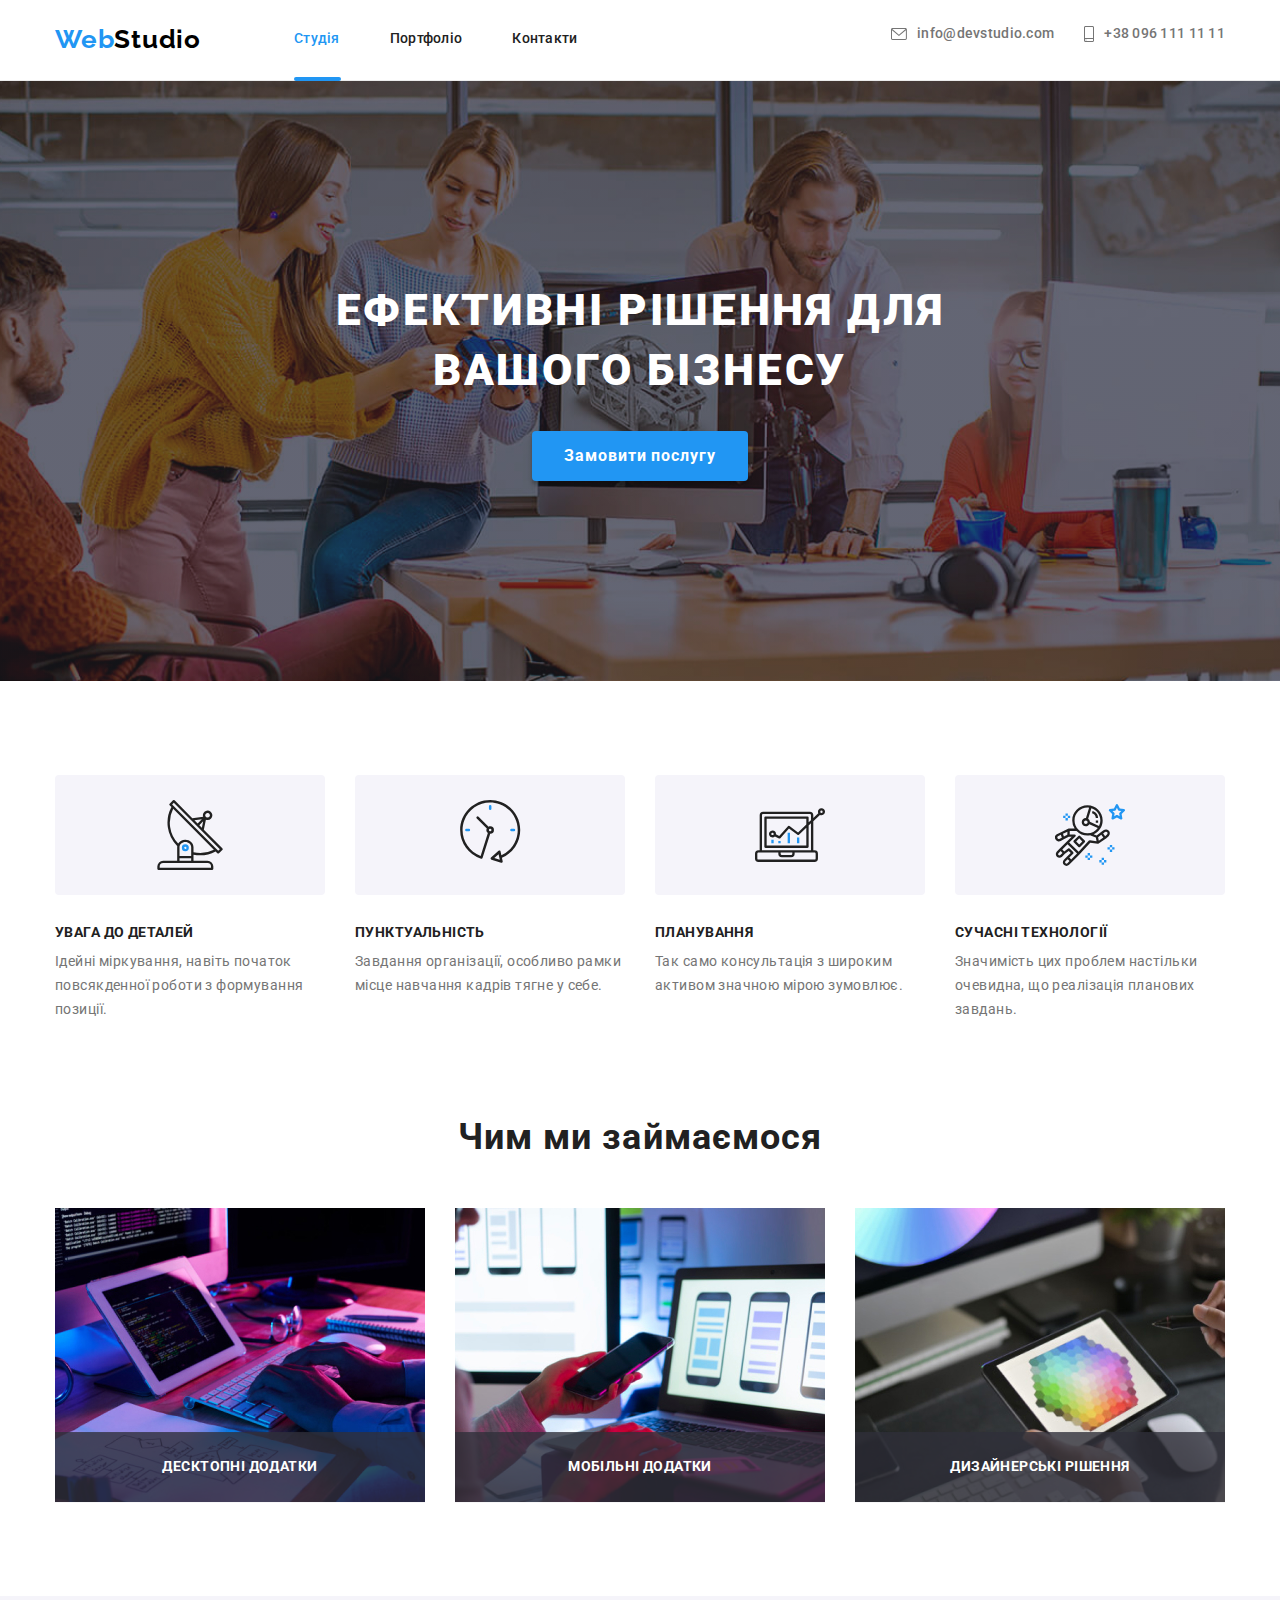
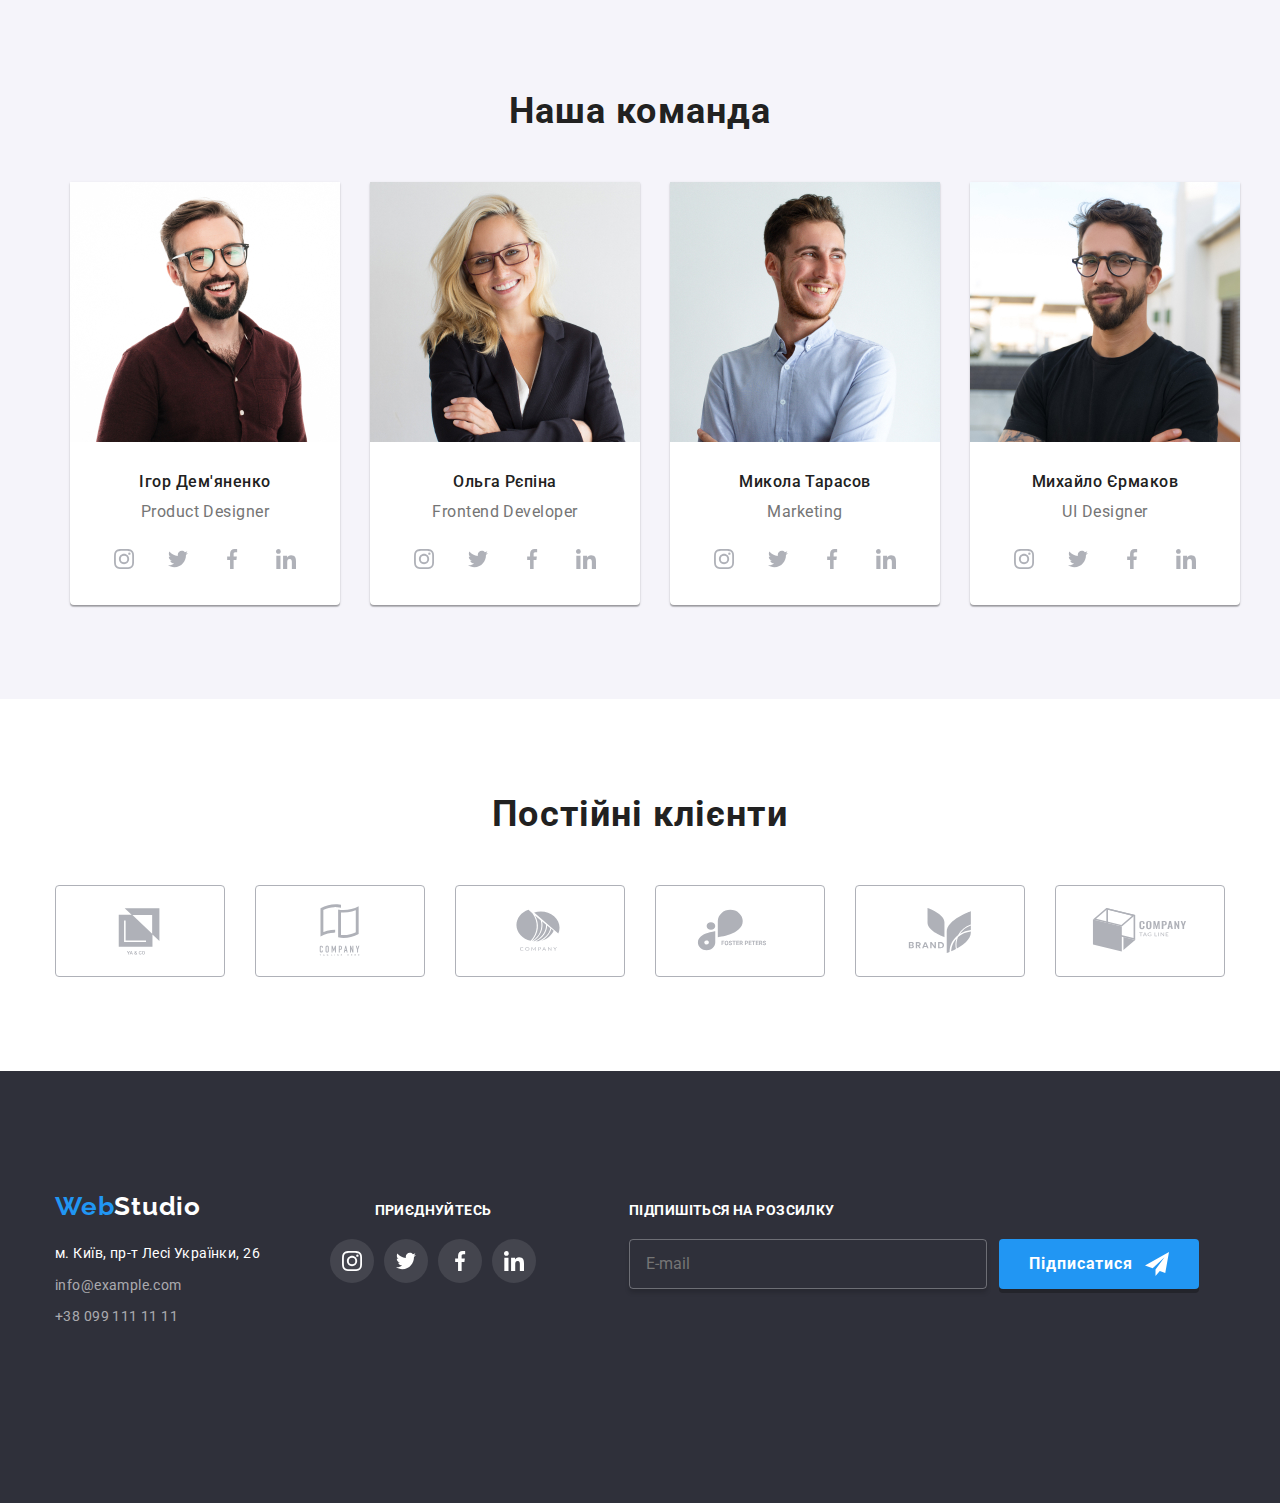
==== commit 9e2d052b: "HW8 update2" ====
--- a/index.html
+++ b/index.html
@@ -37,7 +37,7 @@
                 </svg>
             </button>
             <ul class="contacts list">
-                <li>   
+                <li class="contacts-li">   
                     <a class="contacts__email link" href="mailto:info@devstudio.com">
                         <svg class="contacts__email-icon" width="16" height="12">
                             <use href="./images/icons.svg#icon-envelope-hover" ></use>
@@ -63,7 +63,7 @@
                 
                 <ul class="mobile-nav list">
                     <li class="mobile-nav__item">
-                    <a class="mobile-nav__link mobile-nav__link-current link" href="">Студія</a>
+                    <a class="mobile-nav__link mobile-nav__link-current link" href="./index.html">Студія</a>
                     </li>
                     <li class="mobile-nav__item">
                     <a class="mobile-nav__link link" href="./portfolio.html">Портфоліо</a>
@@ -578,7 +578,7 @@
 
                </ul>
             </div>
-            <div >
+            <div class="subscribe-div" >
                 <p class="subscribe-call">Підпишіться на розсилку</p>
                 <form class="subscr-block">
                     <input class="subscr-block__email-input"
--- a/css/main.css
+++ b/css/main.css
@@ -122,6 +122,10 @@
   transition: opacity 500ms linear, visibility 500ms linear;
 }
 
+.mobile-menu-open:hover, .mobile-menu-open:focus {
+  fill: var(--accent-color);
+}
+
 .mobile-menu.is-open {
   opacity: 1;
   visibility: visible;
@@ -205,6 +209,10 @@
   margin-bottom: 64px;
 }
 .mobile-contacts__email:hover, .mobile-contacts__email:focus {
+  color: var(--accent-color);
+}
+
+.mobile-menu-open__icon:hover, .mobile-menu-open__icon:focus {
   color: var(--accent-color);
 }
 
@@ -393,6 +401,20 @@
 .modal-form-message:focus {
   outline: none;
   border-color: var(--accent-color);
+}
+.modal-form-message::-moz-placeholder {
+  font-weight: 400;
+  font-size: 12px;
+  line-height: 1.17;
+  letter-spacing: 0.01em;
+  color: rgba(117, 117, 117, 0.5);
+}
+.modal-form-message:-ms-input-placeholder {
+  font-weight: 400;
+  font-size: 12px;
+  line-height: 1.17;
+  letter-spacing: 0.01em;
+  color: rgba(117, 117, 117, 0.5);
 }
 .modal-form-message::placeholder {
   font-weight: 400;
@@ -572,8 +594,11 @@
     line-height: 1.17;
     letter-spacing: 0.02em;
     color: var(--contacts-descr-color);
+    
+    transition: color 250ms cubic-bezier(0.4, 0, 0.2, 1);
+  }
+  .contacts-li {
     margin-bottom: 10px;
-    transition: color 250ms cubic-bezier(0.4, 0, 0.2, 1);
   }
   .contacts__email:hover, .contacts__email:focus {
     color: var(--accent-color);
@@ -737,7 +762,7 @@
     max-width: 767px;
   }
 }
-@media screen and (min-device-pixel-ratio: 2) and (max-width: 767px), screen and (min-resolution: 192dpi) and (max-width: 767px), screen and (min-resolution: 2dppx) and (max-width: 767px) {
+@media screen and (min-device-pixel-ratio: 2) and (max-width: 767px), screen and (-webkit-min-device-pixel-ratio: 2) and (max-width: 767px), screen and (min-resolution: 192dpi) and (max-width: 767px), screen and (min-resolution: 2dppx) and (max-width: 767px) {
   .hero {
     background-image: linear-gradient(rgba(47, 48, 58, 0.4), rgba(47, 48, 58, 0.4)), url("../images/hero/mobile/mobile-bg-image@2x.jpg");
   }
@@ -794,7 +819,7 @@
     max-width: 1199px;
   }
 }
-@media screen and (min-device-pixel-ratio: 2) and (min-width: 768px), screen and (min-resolution: 192dpi) and (min-width: 768px), screen and (min-resolution: 2dppx) and (min-width: 768px) {
+@media screen and (min-device-pixel-ratio: 2) and (min-width: 768px), screen and (-webkit-min-device-pixel-ratio: 2) and (min-width: 768px), screen and (min-resolution: 192dpi) and (min-width: 768px), screen and (min-resolution: 2dppx) and (min-width: 768px) {
   .hero {
     background-image: linear-gradient(rgba(47, 48, 58, 0.4), rgba(47, 48, 58, 0.4)), url("../images/hero/tablet/tablet-bg-image@2x.jpg");
   }
@@ -814,13 +839,13 @@
     padding: 10px 32px;
   }
 }
-@media screen and (min-device-pixel-ratio: 2) and (min-width: 1200px), screen and (min-resolution: 192dpi) and (min-width: 1200px), screen and (min-resolution: 2dppx) and (min-width: 1200px) {
+@media screen and (min-device-pixel-ratio: 2) and (min-width: 1200px), screen and (-webkit-min-device-pixel-ratio: 2) and (min-width: 1200px), screen and (min-resolution: 192dpi) and (min-width: 1200px), screen and (min-resolution: 2dppx) and (min-width: 1200px) {
   .hero {
     background-image: linear-gradient(rgba(47, 48, 58, 0.4), rgba(47, 48, 58, 0.4)), url("../images/hero/desktop/desktop-bg-image@2x.jpg");
   }
 }
 @media screen and (max-width: 767px) {
-  .features-point {
+  .features-point:not(:last-child) {
     margin-bottom: 30px;
     max-width: 450px;
   }
@@ -927,7 +952,7 @@
   }
 }
 @media screen and (max-width: 767px) {
-  .team-card:not(:last-child) {
+  .team-card {
     margin-bottom: 30px;
   }
   .team {
@@ -935,6 +960,7 @@
     gap: 30px;
     text-align: center;
     justify-content: center;
+    display: flex;
   }
   .team-card {
     width: 100%;
@@ -964,7 +990,7 @@
   font-size: 16px;
   line-height: 1.19;
   letter-spacing: 0.03em;
-  padding-bottom: 10px;
+  margin-bottom: 10px;
   text-align: center;
 }
 
@@ -1001,18 +1027,22 @@
     gap: 30px;
     flex-wrap: wrap;
   }
-  .team-card {
-    flex-basis: calc((100% - 30px) / 2);
-    width: 354px;
-  }
-}
+}
+.team-card {
+  
+  width: 354px;
+  margin: 0 auto;
+  align-items: center;
+  justify-content: center;
+}
+
 @media screen and (min-width: 1200px) {
   .team-card {
     flex-basis: calc((100% - 90px) / 4);
     width: 270px;
     margin-bottom: 0;
   }
-  .team-card-descr {
+  .team-card-descr:not(:last-child) {
     padding-bottom: 30px;
   }
   .social-list-link {
@@ -1050,6 +1080,18 @@
   fill: var(--primary-white-color);
 }
 
+.team__icon:hover,
+.team__icon:focus {
+  fill: var(--primary-white-color);
+}
+
+.team {
+  flex-wrap: wrap;
+  gap: 30px;
+  text-align: center;
+  justify-content: center;
+}
+
 @media screen and (max-width: 767px) {
   .clients {
     flex-wrap: wrap;
@@ -1057,10 +1099,16 @@
   .clients-item {
     flex-basis: calc((100% - 30px) / 2);
   }
+  .clients-item:hover, .clients-item:focus {
+    fill: var(--accent-color);
+  }
+
 }
 .clients {
   display: flex;
   gap: 30px;
+  justify-content: center;
+  align-items: center;
 }
 
 .clients-link {
@@ -1074,6 +1122,10 @@
   border-color: #AFB1B8;
   border-radius: 4px;
 }
+.clients-link:hover, .clients-link:focus {
+  fill: var(--accent-color);
+  border-color: var(--accent-color);
+}
 
 .clients-icon {
   display: flex;
@@ -1081,9 +1133,11 @@
   height: 60px;
   fill: #AFB1B8;
 }
-.clients-icon:hover, .clients-icon:focus {
-  fill: var(--accent-color);
-}
+
+.clients-link:hover .clients-icon,
+.clients-link:focus .clients-icon {
+    fill: var(--accent-color);
+  }
 
 @media screen and (min-width: 768px) {
   .clients {
@@ -1142,9 +1196,7 @@
   .contacts-footer {
     text-align: center;
   }
-  .page-footer__logo {
-    padding-top: 60px;
-  }
+
   .subscr-block {
     display: flex;
     flex-direction: column;
@@ -1156,13 +1208,15 @@
     text-align: center;
   }
   .subscr-block__btn {
-    margin: 20px 140px 60px;
+    margin: 20px 140px 0px;
   }
   .subscr-block__email-input {
     width: 100%;
   }
-  .footer-container {
-    min-height: 603px;
+
+  .page-footer {
+    padding-top: 60px;
+    padding-bottom: 60px;
   }
 }
 .page-footer {
@@ -1198,6 +1252,10 @@
   margin-top: 8px;
 }
 
+.footer-li {
+  margin-top: 8px;
+}
+
 .contacts-footer__phone-number {
   font-style: normal;
   font-weight: 400;
@@ -1205,20 +1263,18 @@
   line-height: 1.71;
   letter-spacing: 0.03em;
   color: rgba(255, 255, 255, 0.6);
-  margin-top: 9px;
 }
 
 .join-block {
   display: block;
-  margin-top: 60px;
   align-items: center;
+  margin-bottom: 60px;
 }
 
 .join-social-list {
   display: flex;
   justify-content: center;
   gap: 10px;
-  margin-bottom: 60px;
   margin-top: 20px;
 }
 
@@ -1269,6 +1325,7 @@
   color: var(--main-light-color);
   text-transform: uppercase;
   letter-spacing: 0.03em;
+  margin-bottom: 20px;
 }
 
 .subscr-block__email-input {
@@ -1281,7 +1338,6 @@
   color: var(--main-light-color);
   font-size: 16px;
   font-family: Roboto, sans-serif;
-  margin-top: 20px;
 }
 
 .subscr-block__btn {
@@ -1302,8 +1358,11 @@
     flex-wrap: wrap;
     justify-content: space-around;
   }
+  .page-footer {
+    padding-top: 60px;
+    padding-bottom: 60px;
+  }
   .page-footer__logo {
-    margin-top: 60px;
     text-align: center;
   }
   .contacts-footer {
@@ -1314,9 +1373,17 @@
     flex-direction: column;
     width: 100%;
     align-items: center;
+    margin-top: 20px;
+  }
+  .logo-div {
+    margin-top: 30px;
+  }
+
+  .subscribe-div {
+    margin-top: 60px;
   }
   .subscribe-call {
-    margin-top: 60px;
+   
     text-align: center;
   }
   .subscr-block__email-input {
@@ -1324,13 +1391,12 @@
   }
   .subscr-block__btn {
     display: flex;
-    margin: 20px auto 60px;
+    margin: 20px auto 0;
   }
 }
 @media screen and (min-width: 1200px) {
   .page-footer__logo {
     display: flex;
-    margin-top: 60px;
   }
   .contacts-footer__adress {
     display: flex;
@@ -1395,6 +1461,11 @@
     margin-bottom: 94px;
   }
 }
+.page-footer {
+  padding-top: 60px;
+  padding-bottom: 60px;
+}
+
 @media screen and (max-width: 767px) {
   .navigation-list {
     flex-wrap: wrap;
@@ -1415,7 +1486,8 @@
   transition: box-shadow 250ms cubic-bezier(0.4, 0, 0.2, 1);
 }
 
-.navigation-list-item:focus {
+.navigation-list-item:focus,
+.navigation-list-item:hover {
   box-shadow: 0px 4px 4px 0px rgba(0, 0, 0, 0.25);
 }
 
@@ -1432,7 +1504,8 @@
   padding: 6px 22px;
   transition: box-shadow 250ms cubic-bezier(0.4, 0, 0.2, 1), background-color 250ms cubic-bezier(0.4, 0, 0.2, 1), color 250ms cubic-bezier(0.4, 0, 0.2, 1);
 }
-.navigation-btn:focus {
+.navigation-btn:focus,
+.navigation-btn:hover {
   background-color: var(--accent-color);
   box-shadow: 0px 3px 1px rgba(0, 0, 0, 0.1), 0px 1px 2px rgba(0, 0, 0, 0.08), 0px 2px 2px rgba(0, 0, 0, 0.12);
   border-radius: 4px;
@@ -1444,7 +1517,8 @@
   transition: box-shadow 250ms cubic-bezier(0.4, 0, 0.2, 1);
   margin-bottom: 30px;
 }
-.gallery-item:focus {
+.gallery-item:not(:last-child):focus,
+.gallery-item:not(:last-child):hover {
   box-shadow: 0px 1px 1px rgba(0, 0, 0, 0.12), 0px 4px 4px rgba(0, 0, 0, 0.06), 1px 4px 6px rgba(0, 0, 0, 0.16);
   cursor: pointer;
 }
@@ -1488,12 +1562,13 @@
   color: var(--main-light-color);
   background-color: rgba(33, 150, 243, 0.9);
   padding: 63px 24px;
-  overflow: auto;
-  transform: translate(0, 100%);
+  opacity: 1;
+  transform: translateY(101%);
   transition: transform 250ms cubic-bezier(0.4, 0, 0.2, 1);
 }
-.gallery-item:hover .overlay {
-  transform: translate(0, 0);
+.gallery-item:hover.overlay,
+.gallery-item:focus.overlay {
+  transform: translateY(0);
 }
 
 .gallery-overlay-wrapper {
@@ -1502,7 +1577,28 @@
   overflow: hidden;
 }
 
+
 @media screen and (min-width: 768px) {
+  .navigation-btn {
+    transition: box-shadow 250ms cubic-bezier(0.4, 0, 0.2, 1), background-color 250ms cubic-bezier(0.4, 0, 0.2, 1), color 250ms cubic-bezier(0.4, 0, 0.2, 1);
+  }
+  .navigation-btn:hover,
+  .navigation-btn:focus {
+    background-color: var(--accent-color);
+    box-shadow: 0px 3px 1px rgba(0, 0, 0, 0.1), 0px 1px 2px rgba(0, 0, 0, 0.08), 0px 2px 2px rgba(0, 0, 0, 0.12);
+    border-radius: 4px;
+    color: var(--main-light-color);
+  }
+  .item-potf{
+    display: block;
+  }
+
+  .item-potf:hover,
+  .item-potf:focus  {
+    box-shadow: 0px 1px 1px rgba(0, 0, 0, 0.12), 0px 4px 4px rgba(0, 0, 0, 0.06), 1px 4px 6px rgba(0, 0, 0, 0.16);
+}
+}
+
   .navigation-list {
     flex-wrap: nowrap;
     min-width: 575px;
@@ -1519,11 +1615,16 @@
     flex-basis: calc((100% - 30px) / 2);
     margin-bottom: 0;
   }
-  .gallery-item:focus {
+  .gallery-item:focus,
+  .gallery-item:hover {
     box-shadow: 0px 1px 1px rgba(0, 0, 0, 0.12), 0px 4px 4px rgba(0, 0, 0, 0.06), 1px 4px 6px rgba(0, 0, 0, 0.16);
     cursor: pointer;
   }
-}
+  .gallery-item:hover.overlay,
+  .gallery-item:focus.overlay {
+    transform: translate(0, 0);
+}
+
 @media screen and (min-width: 1200px) {
   .navigation-list {
     margin-bottom: 50px;
@@ -1535,7 +1636,8 @@
   .navigation-btn {
     transition: box-shadow 250ms cubic-bezier(0.4, 0, 0.2, 1), background-color 250ms cubic-bezier(0.4, 0, 0.2, 1), color 250ms cubic-bezier(0.4, 0, 0.2, 1);
   }
-  .navigation-btn:hover {
+  .navigation-btn:hover,
+  .navigation-btn:focus {
     background-color: var(--accent-color);
     box-shadow: 0px 3px 1px rgba(0, 0, 0, 0.1), 0px 1px 2px rgba(0, 0, 0, 0.08), 0px 2px 2px rgba(0, 0, 0, 0.12);
     border-radius: 4px;
@@ -1545,16 +1647,36 @@
     width: 370px;
     flex-basis: calc((100% - 60px) / 3);
   }
+  .item-potf{
+    display: block;
+  }
+
+  .item-potf:hover,
+  .item-potf:focus  {
+    box-shadow: 0px 1px 1px rgba(0, 0, 0, 0.12), 0px 4px 4px rgba(0, 0, 0, 0.06), 1px 4px 6px rgba(0, 0, 0, 0.16);
+}
+}
   .gallery-item:hover, .gallery-item:focus {
     box-shadow: 0px 1px 1px rgba(0, 0, 0, 0.12), 0px 4px 4px rgba(0, 0, 0, 0.06), 1px 4px 6px rgba(0, 0, 0, 0.16);
     cursor: pointer;
   }
-  .gallery-item:hover.overlay {
+  .gallery-item:hover.overlay,
+  .gallery-item:focus.overlay {
     transform: translate(0, 0);
   }
-}
+
 .specialization {
   padding-bottom: 94px;
+}
+
+.item-potf{
+  display: block;
+  
+}
+.item-potf:hover,
+.item-potf:focus {
+  box-shadow: 0px 1px 1px rgba(0, 0, 0, 0.12), 0px 4px 4px rgba(0, 0, 0, 0.06), 1px 4px 6px rgba(0, 0, 0, 0.16);
+
 }
 
 .specialization__list {
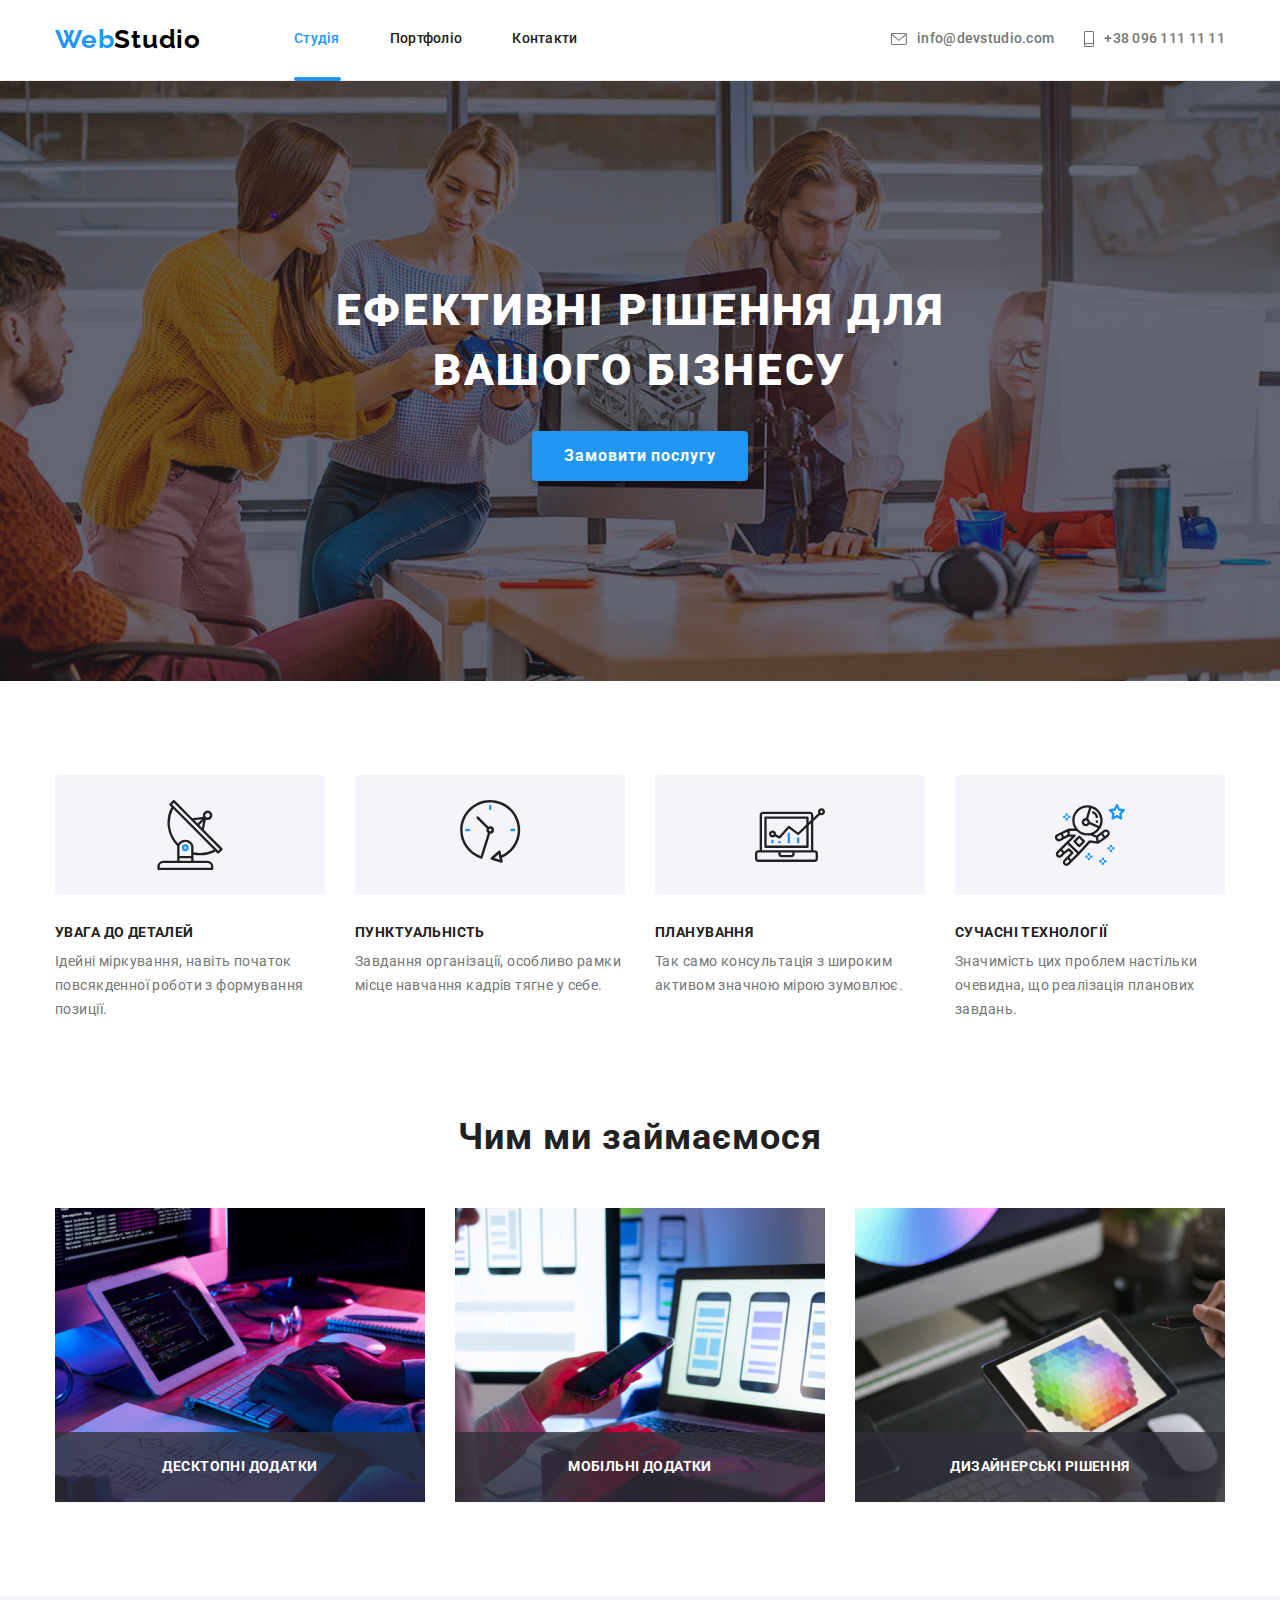
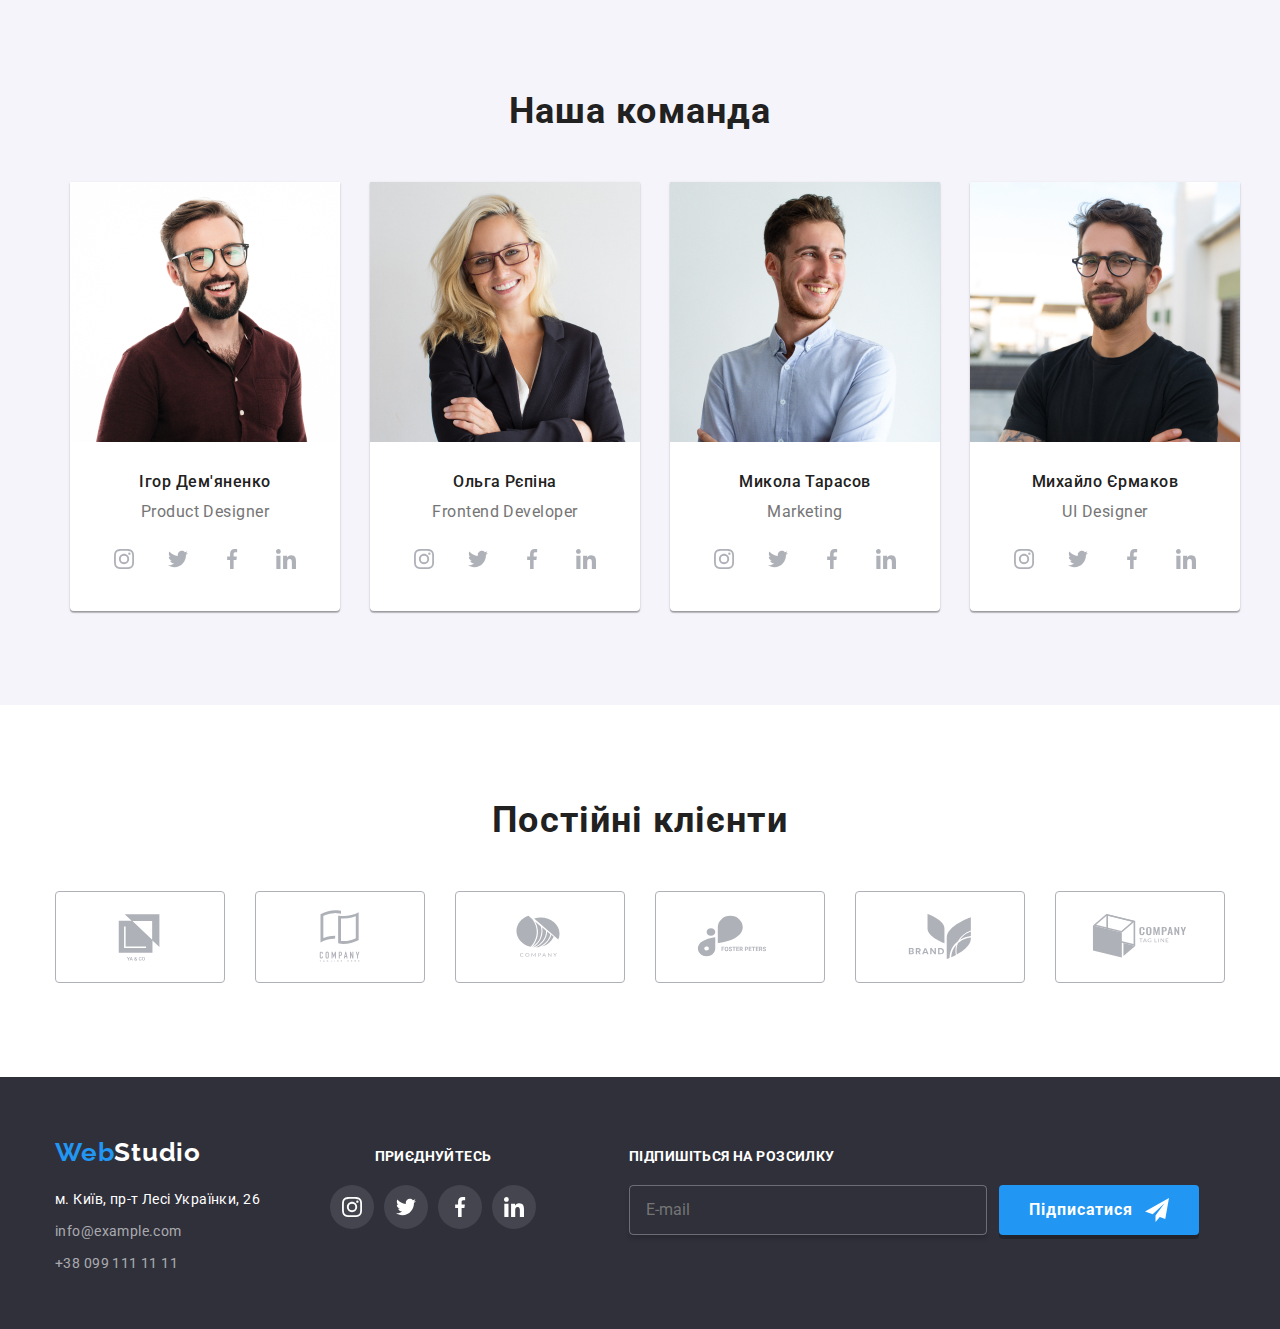
==== commit a9ab351c: "HW8 updated" ====
--- a/index.html
+++ b/index.html
@@ -11,17 +11,17 @@
     <link href="https://fonts.googleapis.com/css2?family=Raleway:wght@700&family=Roboto:wght@400;500;700;900&display=swap"
     rel=" stylesheet">
     <link rel="stylesheet" href="https://cdn.jsdelivr.net/npm/modern-normalize@1.1.0/modern-normalize.min.css">
-    <link rel="stylesheet" href="./css/main.css"/> 
+    <link rel="stylesheet" href="./css/main.min.css"/> 
 </head>
 <body>
     <!--HEADER-->
     <header class="page-header">
         <div class="container page-header-container"> 
             <nav class="page-navigation">
-                <a class="link logo page-header__logo" href=""><span class="logo__web">Web</span>Studio</a>
+                <a class="link logo page-header__logo" href="./index.html"><span class="logo__web">Web</span>Studio</a>
                 <ul class="menu list">
                     <li class="menu__item">
-                    <a class="menu__link menu__link_current link" href="">Студія</a>
+                    <a class="menu__link menu__link_current link" href="./index.html">Студія</a>
                     </li>
                     <li class="menu__item">
                     <a class="menu__link link" href="./portfolio.html">Портфоліо</a>
@@ -578,7 +578,7 @@
 
                </ul>
             </div>
-            <div class="subscribe-div" >
+            <div class="" >
                 <p class="subscribe-call">Підпишіться на розсилку</p>
                 <form class="subscr-block">
                     <input class="subscr-block__email-input"
--- a/css/main.min.css
+++ b/css/main.min.css
@@ -0,0 +1 @@
+:root{--accent-color: #2196F3;--contacts-descr-color: #757575;--dark-bg-color: #2F303A;--light-bg-color: #F5F4FA;--btn-bg-color: #188CE8;--main-light-color: #FFFFFF;--logo-accent-color: #000000;--primary-white-color: #FFFFFF;--primary-text-color:#212121;--second-text-color: #757575;--primary-white-color: #FFFFFF;--second-background-color: #F5F4FA;--footer-background-color: #2F303A;--second-logo-color: #188CE8;--timing-function: cubic-bezier(0.4, 0, 0.2, 1);--duration: 250ms}.visually-hidden{position:absolute;width:1px;height:1px;margin:-1px;padding:0;overflow:hidden;border:0;clip:rect(0 0 0 0)}h1,h2,h3,h4,p{margin-top:0;margin-bottom:0}ul,ol{margin-top:0;margin-bottom:0;padding-left:0}img{display:block;max-width:100%;height:auto}button{cursor:pointer}.list{list-style:none}.link{text-decoration:none}body{font-family:"Roboto",sans-serif;color:#212121}.section{padding-top:60px;padding-bottom:60px}@media screen and (min-width: 1200px){.section{padding-top:94px;padding-bottom:94px}}.secondary-header{font-weight:700;font-size:28px;line-height:1.17;text-align:center;letter-spacing:.03em;margin-bottom:30px}.container{padding-right:15px;padding-left:15px;margin:0 auto}@media screen and (min-width: 480px){.container{width:480px}}@media screen and (min-width: 768px){.container{width:768px}}@media screen and (min-width: 1200px){.container{width:1200px}}.mobile-menu{position:fixed;height:100vh;max-width:767px;z-index:1000;top:0;left:0;background-color:#fff;box-shadow:0 0 0 100vmax rgba(0,0,0,.5);opacity:0;visibility:hidden;pointer-events:none;transition:opacity 500ms linear,visibility 500ms linear}.mobile-menu.is-open{opacity:1;visibility:visible;pointer-events:auto}.mobile-menu__container{position:relative;padding-left:25px;padding-top:48px;padding-bottom:48px;width:100vw;height:100vh;display:flex;flex-direction:column}.mobile-menu__close-btn{position:absolute;top:10px;right:15px;background-color:rgba(0,0,0,0);border:none;padding:0;height:40px;transition:fill 250ms cubic-bezier(0.4, 0, 0.2, 1)}.mobile-menu__close-btn:hover,.mobile-menu__close-btn:focus{fill:var(--accent-color)}.mobile-nav{margin-bottom:auto}.mobile-nav__item:not(:last-child){margin-bottom:32px}.mobile-nav__link{font-weight:500;font-size:40px;line-height:1.18;letter-spacing:.02em;color:#212121;transition:color 250ms cubic-bezier(0.4, 0, 0.2, 1)}.mobile-nav__link:hover,.mobile-nav__link:focus{color:var(--accent-color)}.mobile-nav__link-current{color:var(--accent-color)}.mobile-contacts{margin-bottom:64px}.mobile-contacts__item:not(:last-child){margin-bottom:32px}.mobile-contacts__phone-number{font-weight:500;font-size:34px;line-height:1.18;letter-spacing:.02em;color:var(--accent-color);margin-top:302px;margin-bottom:32px}.mobile-contacts__email{font-weight:500;font-size:24px;line-height:1.17;letter-spacing:.02em;color:var(--contacts-descr-color);transition:color 250ms cubic-bezier(0.4, 0, 0.2, 1);margin-bottom:64px}.mobile-contacts__email:hover,.mobile-contacts__email:focus{color:var(--accent-color)}.social-mobile{display:flex;row-gap:20px;flex-wrap:wrap}.social-mobile__link{display:flex;align-items:center;font-weight:500;font-size:18px;line-height:1.23;letter-spacing:.02em;color:var(--accent-color)}.social-mobile__item:not(:last-child) .social-mobile__link::after{display:block;content:"";width:22px;height:1px;background-color:rgba(33,33,33,.2);transform:rotate(90deg)}@media screen and (min-width: 767px){.mobile-menu{display:none}}.backdrop{position:fixed;top:0;left:0;z-index:100;width:100%;height:100%;background-color:rgba(0,0,0,.2);transition:opacity 250ms cubic-bezier(0.4, 0, 0.2, 1),visibility 250ms cubic-bezier(0.4, 0, 0.2, 1)}.backdrop.is-hidden{opacity:0;visibility:hidden;pointer-events:none}@media screen and (max-width: 767px){.modal{width:450px;height:609px}}.modal{position:absolute;background-color:var(--main-light-color);top:50%;left:50%;transform:translate(-50%, -50%);border-radius:4px;padding:40px}.modal-close-btn{position:absolute;top:8px;right:8px;display:flex;justify-content:center;align-items:center;width:30px;height:30px;color:#000;border-radius:50%;background-color:rgba(0,0,0,0);border:1px solid rgba(0,0,0,.1);padding:0;transition:fill 250ms cubic-bezier(0.4, 0, 0.2, 1)}.modal-close-btn:hover,.modal-close-btn:focus{fill:var(--accent-color)}@media screen and (min-width: 768px){.modal{width:450px;height:609px}}@media screen and (min-width: 1200px){.modal{width:528px;height:581px}}@media screen and (max-width: 767px){.modal-phrase{width:370px;flex-wrap:wrap}.modal-form-check-desc{font-size:12px;line-height:1.17}}.modal-phrase{font-family:Roboto,sans-serif;font-weight:700;font-size:20px;line-height:1.15;text-align:center;align-items:center;letter-spacing:.03em;margin-bottom:12px}.modal-form{display:flex;flex-direction:column}.modal-form-field{margin-bottom:10px}.modal-form-input-desc{display:block;font-weight:400;font-size:12px;line-height:1.17;letter-spacing:.01em;color:#757575;margin-bottom:4px}.modal-form-input{width:100%;height:40px;border:1px solid rgba(33,33,33,.2);border-radius:4px;padding-left:42px;color:#000;font-size:16px;font-family:Roboto,sans-serif;transition:border-color 250ms cubic-bezier(0.4, 0, 0.2, 1)}.modal-form-input:focus{outline:none;border-color:var(--accent-color)}.modal-form-message{width:100%}.modal-input-icon{display:block;position:absolute;top:50%;left:12px;transform:translateY(-50%);transition:fill 250ms cubic-bezier(0.4, 0, 0.2, 1)}.modal-form-input:focus+.modal-input-icon{fill:var(--accent-color)}.modal-input-wrapper{display:block;position:relative}.modal-form-message{resize:none;width:100%;height:120px;padding:12px 16px;border:1px solid rgba(33,33,33,.2);border-radius:4px;margin-bottom:20px;transition:border-color 250ms cubic-bezier(0.4, 0, 0.2, 1)}.modal-form-message:focus{outline:none;border-color:var(--accent-color)}.modal-form-message::placeholder{font-weight:400;font-size:12px;line-height:1.17;letter-spacing:.01em;color:rgba(117,117,117,.5)}.modal-form-check-desc{display:flex;align-items:center;font-weight:400;letter-spacing:.03em;color:#757575;margin:0px auto 20px}.modal-form-check-desc::before{content:"";display:block;width:16px;height:15px;border:2px solid #212121;cursor:pointer;margin-right:7px;transition:border-color 250ms cubic-bezier(0.4, 0, 0.2, 1)}.modal-form-check:checked+.modal-form-check-desc::before{background-color:var(--accent-color);background-image:url(../images/fake-check.svg);border-color:var(--accent-color);background-repeat:no-repeat;background-position:center}.modal-form-check:focus+.modal-form-check-desc::before{border-color:var(--accent-color);outline:none}.modal-check-terms{color:var(--accent-color);text-decoration:underline}.modal-form-submit{display:block;min-width:200px;padding:10px 32px;font-weight:700;font-size:16px;line-height:1.87;letter-spacing:.06em;color:var(--main-light-color);background:var(--accent-color);box-shadow:0px 4px rgba(0,0,0,.25);border-radius:4px;border:none;align-self:center;margin-bottom:40px;transition:background-color 250ms cubic-bezier(0.4, 0, 0.2, 1)}.modal-form-submit:hover,.modal-form-submit:focus{background-color:var(--btn-bg-color)}@media screen and (min-width: 768px){.modal-form-check-desc{font-size:12px;line-height:1.17}}@media screen and (min-width: 1200px){.modal-phrase{width:448px}.modal-form-check-desc{width:425px;font-size:14px;line-height:1.71;margin:0px auto 30px}}@media screen and (max-width: 767px){.menu{display:none}.contacts{display:none}.mobile-menu-open{background-color:rgba(0,0,0,0);border:none;padding:0;line-height:0}}.logo{font-family:"Raleway",sans-serif;font-weight:700;font-size:24px;line-height:1.17;letter-spacing:.03em;color:var(--logo-accent-color)}.logo__web{color:var(--accent-color)}.page-header{padding-top:16px;padding-bottom:16px;border-bottom:1px solid #ececec}.page-header-container{display:flex;align-items:center;justify-content:space-between}@media screen and (min-width: 768px){.mobile-menu-open{display:none}.page-navigation{display:flex;align-items:center}.page-header__logo{margin-right:87px}.menu{display:flex}.menu__item{position:relative}.menu__item:not(:last-child){margin-right:50px}.menu__link{display:block;font-weight:500;font-size:14px;line-height:1.14;letter-spacing:.02em;color:#212121;transition:color 250ms cubic-bezier(0.4, 0, 0.2, 1)}.menu__link:hover,.menu__link:focus{color:var(--accent-color)}.menu__link_current{color:var(--accent-color)}.menu__link.menu__link_current::after{position:absolute;bottom:-28px;content:"";display:block;width:47px;height:4px;border-radius:2px;background-color:var(--accent-color)}.contacts{margin-left:auto}.contacts__email{display:flex;align-items:center;font-weight:500;font-size:12px;line-height:1.17;letter-spacing:.02em;color:var(--contacts-descr-color);margin-bottom:10px;transition:color 250ms cubic-bezier(0.4, 0, 0.2, 1)}.contacts__email:hover,.contacts__email:focus{color:var(--accent-color)}.contacts__email-icon{display:flex;align-items:center;fill:#757575;width:14px;height:10px;margin-right:8px;transition:fill 250ms cubic-bezier(0.4, 0, 0.2, 1)}.contacts__email:hover .contacts__email-icon,.contacts__email:focus .contacts__email-icon{fill:var(--accent-color)}.contacts__phone-number{display:flex;font-weight:500;font-size:12px;line-height:1.17;letter-spacing:.02em;color:var(--contacts-descr-color);transition:color 250ms cubic-bezier(0.4, 0, 0.2, 1)}.contacts__phone-number:hover,.contacts__phone-number:focus{color:var(--accent-color)}.contacts__phone-icon{display:flex;align-items:center;fill:#757575;width:10px;height:14px;margin-right:8px;transition:fill 250ms cubic-bezier(0.4, 0, 0.2, 1)}.contacts__phone-number:hover .contacts__phone-icon,.contacts__phone-number:focus .contacts__phone-icon{fill:var(--accent-color)}}@media screen and (min-width: 1200px){.logo{font-size:26px;line-height:1.19}.logo__web{color:var(--accent-color)}.page-header{padding-top:24px;padding-bottom:25px}.page-header-container{justify-content:flex-start}.page-header__logo{margin-right:93px}.menu__link.menu__link_current::after{bottom:-34px}.contacts{display:flex}.contacts__email{font-size:14px;line-height:1.14;margin-right:30px;margin-bottom:0;transition:color 250ms cubic-bezier(0.4, 0, 0.2, 1)}.contacts__email:hover,.contacts__email:focus{color:var(--accent-color)}.contacts__email-icon{width:16px;height:12px;margin-right:10px}.contacts__email:hover .contacts__email-icon,.contacts__email:focus .contacts__email-icon{fill:var(--accent-color)}.contacts__phone-number{font-size:14px;line-height:1.14}.contacts__phone-icon{height:16px;margin-right:10px}.contacts__phone-number:hover .contacts__phone-icon,.contacts__phone-number:focus .contacts__phone-icon{fill:var(--accent-color)}}.nav__link{display:block;padding-top:32px;padding-bottom:32px;color:var(--primary-text-color);font-weight:500;line-height:1.14;letter-spacing:.02em;position:relative;transition:color var(--duration) var(--timing-function),background-color var(--duration) var(--timing-function)}.nav__link:hover .nav__link:focus{color:var(--accent-color);transition:opacity 250ms var(--timing-function)}.nav__link::after{content:"";position:absolute;left:0;bottom:-1px;width:100%;height:4px;border-radius:2px}.nav__link:hover,.nav__link:focus{color:var(--accent-color)}.nav__link:hover::after,.nav__link:focus::after{content:"";display:block;width:100%;height:4px;background-color:currentColor;border-radius:2px;position:absolute;bottom:-1px;left:0;color:var(--accent-color)}@media screen and (max-width: 767px){.hero{background-image:linear-gradient(rgba(47, 48, 58, 0.4), rgba(47, 48, 58, 0.4)),url("../images/hero/mobile/mobile-bg-image.jpg");max-width:767px}}@media screen and (min-device-pixel-ratio: 2)and (max-width: 767px),screen and (min-resolution: 192dpi)and (max-width: 767px),screen and (min-resolution: 2dppx)and (max-width: 767px){.hero{background-image:linear-gradient(rgba(47, 48, 58, 0.4), rgba(47, 48, 58, 0.4)),url("../images/hero/mobile/mobile-bg-image@2x.jpg")}}.hero{background-color:#c4c4c4;background-size:cover;background-position:center;margin:0 auto;padding-top:118px;padding-bottom:118px}.main-title{font-weight:900;font-size:26px;line-height:1.62;color:var(--main-light-color);text-transform:uppercase;letter-spacing:.06em;text-align:center;max-width:360px;margin-right:auto;margin-left:auto;margin-bottom:30px}.hero__modal-btn{align-items:center;text-align:center}.modal-btn{padding:10px 24px;font-family:"Roboto",sans-serif;font-weight:700;font-size:16px;line-height:1.87;letter-spacing:.06em;color:var(--main-light-color);background:var(--accent-color);box-shadow:0px 4px 4px rgba(0,0,0,.25);border-radius:4px;border:none;transition:background-color 250ms cubic-bezier(0.4, 0, 0.2, 1)}.modal-btn:hover,.modal-btn:focus{background-color:var(--btn-bg-color)}@media screen and (min-width: 768px){.hero{background-image:linear-gradient(rgba(47, 48, 58, 0.4), rgba(47, 48, 58, 0.4)),url("../images/hero/tablet/tablet-bg-image.jpg");max-width:1199px}}@media screen and (min-device-pixel-ratio: 2)and (min-width: 768px),screen and (min-resolution: 192dpi)and (min-width: 768px),screen and (min-resolution: 2dppx)and (min-width: 768px){.hero{background-image:linear-gradient(rgba(47, 48, 58, 0.4), rgba(47, 48, 58, 0.4)),url("../images/hero/tablet/tablet-bg-image@2x.jpg")}}@media screen and (min-width: 1200px){.hero{background-image:linear-gradient(rgba(47, 48, 58, 0.4), rgba(47, 48, 58, 0.4)),url("../images/hero/desktop/desktop-bg-image.jpg");max-width:1600px;padding:200px 0px 200px}.main-title{font-size:44px;line-height:1.36;max-width:696px}.modal-btn{padding:10px 32px}}@media screen and (min-device-pixel-ratio: 2)and (min-width: 1200px),screen and (min-resolution: 192dpi)and (min-width: 1200px),screen and (min-resolution: 2dppx)and (min-width: 1200px){.hero{background-image:linear-gradient(rgba(47, 48, 58, 0.4), rgba(47, 48, 58, 0.4)),url("../images/hero/desktop/desktop-bg-image@2x.jpg")}}@media screen and (max-width: 767px){.features-point{margin-bottom:30px;max-width:450px}.features-link{width:100%;height:120px}}.features-link{display:flex;justify-content:center;align-items:center;background-color:var(--light-bg-color);border-radius:4px;margin-bottom:30px}.feature-name{font-weight:700;font-size:14px;line-height:1.14;letter-spacing:.03em;text-transform:uppercase;margin-bottom:10px;text-align:center}.feature-descr{font-weight:400;font-size:14px;line-height:1.71;letter-spacing:.03em;color:var(--contacts-descr-color)}@media screen and (min-width: 768px){.features{display:flex;gap:30px;flex-wrap:wrap}.features-point{flex-basis:calc((100% - 30px)/2);max-width:354px}.features-icon{margin:25px 142px}.feature-name{text-align:left}}@media screen and (min-width: 1200px){.features{flex-wrap:nowrap}.features-point{flex-basis:calc((100% - 60px)/3)}.features-link{width:270px;height:120px}.features-icon{margin:25px 100px}}@media screen and (max-width: 1199px){.activities-section{display:none}}@media screen and (min-width: 1200px){.activities-section{padding-top:0px}.secondary-header{font-size:36px;margin-bottom:50px}.activities{display:flex;gap:30px;flex-wrap:wrap}.activity-item{flex-basis:calc((100% - 60px)/3);display:block;position:relative}.overlay-activity{position:absolute;transform:translateY(-100%);font-weight:700;font-size:14px;line-height:1.14;letter-spacing:.03em;text-transform:uppercase;color:var(--main-light-color);background-color:rgba(47,48,58,.8);width:100%;padding:27px;text-align:center}}@media screen and (max-width: 767px){.team-card:not(:last-child){margin-bottom:30px}.team{flex-wrap:wrap;gap:30px;text-align:center;justify-content:center}.team-card{width:100%;background:#fff;box-shadow:0px 1px 3px rgba(0,0,0,.12),0px 1px 1px rgba(0,0,0,.14),0px 2px 1px rgba(0,0,0,.2);border-radius:0px 0px 4px 4px}}.team__blocks{width:270px;background-color:var(--primary-white-color);box-shadow:0px 1px 3px rgba(0,0,0,.12),0px 1px 1px rgba(0,0,0,.14),0px 2px 1px rgba(0,0,0,.2);border-radius:0px 0px 4px 4px}.team-card-descr{padding-top:30px;padding-bottom:24px}.gallery-workers{background:var(--light-bg-color)}.workers-name{font-weight:500;font-size:16px;line-height:1.19;letter-spacing:.03em;padding-bottom:10px;text-align:center}.position-descr{font-weight:400;font-size:16px;line-height:1.19;letter-spacing:.03em;color:var(--contacts-descr-color);margin-bottom:16px;text-align:center}.social-list{display:flex;justify-content:center;gap:10px}.social-list-link{display:flex;justify-content:center;align-items:center;width:44px;height:44px;border-radius:50%;background-color:#fff;fill:#afb1b8}@media screen and (min-width: 768px){.team{display:flex;gap:30px;flex-wrap:wrap}.team-card{flex-basis:calc((100% - 30px)/2);width:354px}}@media screen and (min-width: 1200px){.team-card{flex-basis:calc((100% - 90px)/4);width:270px;margin-bottom:0}.team-card-descr{padding-bottom:30px}.social-list-link{color:#afb1b8;transition:background-color 250ms cubic-bezier(0.4, 0, 0.2, 1)}.social-list-link:hover,.social-list-link:focus{background-color:var(--accent-color)}.social-list-icon{fill:#afb1b8;transition:fill 250ms cubic-bezier(0.4, 0, 0.2, 1)}.social-list-link:hover .social-list-icon,.social-list-link:focus .social-list-icon{fill:var(--main-light-color)}}.team__link{width:44px;height:44px;border-radius:50%;display:flex;align-items:center;justify-content:center;transition:background-color var(--duration) var(--timing-function)}.team__link:hover,.team__link:focus{background-color:var(--accent-color)}.team__icon{fill:#afb1b8}.team__link:hover .team__icon,.team__link:focus .team__icon{fill:var(--primary-white-color)}@media screen and (max-width: 767px){.clients{flex-wrap:wrap}.clients-item{flex-basis:calc((100% - 30px)/2)}}.clients{display:flex;gap:30px}.clients-link{display:flex;justify-content:center;align-items:center;width:210px;height:92px;background-color:#fff;border:1px solid;border-color:#afb1b8;border-radius:4px}.clients-icon{display:flex;width:106px;height:60px;fill:#afb1b8}.clients-icon:hover,.clients-icon:focus{fill:var(--accent-color)}@media screen and (min-width: 768px){.clients{flex-wrap:wrap}.clients-item{flex-basis:calc((100% - 60px)/3)}.clients-link{width:226px;height:92px}.clients-item:hover,.clients-item:focus{border-color:var(--accent-color)}.clients-icon{transition:fill 250ms cubic-bezier(0.4, 0, 0.2, 1)}.clients-link:hover .clients-item,.clients-link:focus .clients-item{fill:var(--accent-color)}}@media screen and (min-width: 1200px){.clients-item{flex-basis:calc((100% - 150px)/6)}.clients-link{width:170px;height:92px;transition:border-color 250ms cubic-bezier(0.4, 0, 0.2, 1)}.clients-item:hover,.clients-item:focus{border-color:var(--accent-color)}.clients-icon{transition:fill 250ms cubic-bezier(0.4, 0, 0.2, 1)}.clients-link:hover .clients-item,.clients-link:focus .clients-item{fill:var(--accent-color)}}@media screen and (max-width: 767px){.contacts-footer__adress{display:block}.contacts-footer__email{display:block}.contacts-footer__phone-number{display:block}.contacts-footer{text-align:center}.page-footer__logo{padding-top:60px}.subscr-block{display:flex;flex-direction:column;justify-content:center;align-items:center;text-align:center}.subscribe-call{text-align:center}.subscr-block__btn{margin:20px 140px 60px}.subscr-block__email-input{width:100%}.footer-container{min-height:603px}}.page-footer{background:var(--dark-bg-color)}.page-footer__logo{display:block;margin-bottom:20px;text-align:center}.logo__studio{color:var(--main-light-color)}.contacts-footer__adress{font-style:normal;font-weight:400;font-size:14px;line-height:1.71;letter-spacing:.03em;color:var(--main-light-color)}.contacts-footer__email{font-style:normal;font-weight:400;font-size:14px;line-height:1.71;letter-spacing:.03em;color:rgba(255,255,255,.6);margin-top:8px}.contacts-footer__phone-number{font-style:normal;font-weight:400;font-size:14px;line-height:1.71;letter-spacing:.03em;color:rgba(255,255,255,.6);margin-top:9px}.join-block{display:block;margin-top:60px;align-items:center}.join-social-list{display:flex;justify-content:center;gap:10px;margin-bottom:60px;margin-top:20px}.join-social-list__link{display:flex;justify-content:center;align-items:center;width:44px;height:44px;border-radius:50%;background-color:rgba(255,255,255,.1);color:var(--main-light-color)}.join-social-list__link:hover,.join-social-list__link:focus{background-color:var(--accent-color)}.join-social-list__link:hover,.join-social-list__link:focus{color:var(--accent-color)}.subscribe-icon{margin-left:10px;fill:var(--primary-white-color)}.join-call{display:block;font-family:"Roboto";font-style:normal;font-weight:700;font-size:14px;line-height:1.14;letter-spacing:.03em;text-transform:uppercase;color:var(--main-light-color);text-align:center}.join-social-list__icon{fill:var(--main-light-color)}.subscribe-call{font-weight:700;font-size:14px;line-height:1.14;color:var(--main-light-color);text-transform:uppercase;letter-spacing:.03em}.subscr-block__email-input{height:50px;border:1px solid rgba(255,255,255,.3);box-shadow:0px 4px 4px 0px rgba(0,0,0,.15);border-radius:4px;padding-left:16px;background:none;color:var(--main-light-color);font-size:16px;font-family:Roboto,sans-serif;margin-top:20px}.subscr-block__btn{display:flex;justify-content:center;align-items:center;min-width:200px;box-shadow:0px 4px rgba(0,0,0,.25)}.subscr-block__icon{margin-left:12px}@media screen and (min-width: 767px)and (max-width: 1199px){.footer-container{display:flex;flex-wrap:wrap;justify-content:space-around}.page-footer__logo{margin-top:60px;text-align:center}.contacts-footer{text-align:center}.subscr-block{display:block;flex-direction:column;width:100%;align-items:center}.subscribe-call{margin-top:60px;text-align:center}.subscr-block__email-input{width:450px}.subscr-block__btn{display:flex;margin:20px auto 60px}}@media screen and (min-width: 1200px){.page-footer__logo{display:flex;margin-top:60px}.contacts-footer__adress{display:flex}.contacts-footer__adress:hover,.contacts-footer__adress:focus{color:var(--accent-color)}.contacts-footer__email{display:flex}.contacts-footer__email:hover,.contacts-footer__email:focus{color:var(--accent-color)}.contacts-footer__phone-number{display:flex}.contacts-footer__phone-number:hover,.contacts-footer__phone-number:focus{color:var(--accent-color)}.footer-container{display:flex;align-items:baseline}.join-block{margin-left:70px;margin-top:72px}.join-social-list{margin-bottom:100px}.join-social-list__link{transition:background-color 250ms cubic-bezier(0.4, 0, 0.2, 1)}.join-social-list__link:hover,.join-social-list__link:focus{background-color:var(--accent-color)}.join-social-list__icon{fill:var(--main-light-color);transition:fill 250ms cubic-bezier(0.4, 0, 0.2, 1)}.join-social-list__link:hover .join-social-list__icon,.join-social-list__link:focus .join-social-list__icon{fill:var(--main-light-color)}.subscr-block{display:flex;margin-left:93px}.subscribe-call{margin-left:93px;margin-bottom:20px}.subscr-block__email-input{display:flex;width:358px;margin-right:12px;margin-top:0;margin-bottom:94px}.subscr-block__btn{display:flex;padding:10px 28px;margin-bottom:94px}}@media screen and (max-width: 767px){.navigation-list{flex-wrap:wrap;max-width:326px}.gallery-works{display:block;flex-wrap:wrap}.gallery-item{width:100%}}.navigation-list{display:flex;gap:8px;margin-bottom:40px;transition:box-shadow 250ms cubic-bezier(0.4, 0, 0.2, 1)}.navigation-list-item:focus{box-shadow:0px 4px 4px 0px rgba(0,0,0,.25)}.navigation-btn{font-family:"Roboto",sans-serif;font-weight:500;font-size:16px;line-height:1.62;border:none;text-align:center;letter-spacing:.03em;background:var(--light-bg-color);border-radius:4px;padding:6px 22px;transition:box-shadow 250ms cubic-bezier(0.4, 0, 0.2, 1),background-color 250ms cubic-bezier(0.4, 0, 0.2, 1),color 250ms cubic-bezier(0.4, 0, 0.2, 1)}.navigation-btn:focus{background-color:var(--accent-color);box-shadow:0px 3px 1px rgba(0,0,0,.1),0px 1px 2px rgba(0,0,0,.08),0px 2px 2px rgba(0,0,0,.12);border-radius:4px;color:var(--main-light-color)}.gallery-item{background:#fff;transition:box-shadow 250ms cubic-bezier(0.4, 0, 0.2, 1);margin-bottom:30px}.gallery-item:focus{box-shadow:0px 1px 1px rgba(0,0,0,.12),0px 4px 4px rgba(0,0,0,.06),1px 4px 6px rgba(0,0,0,.16);cursor:pointer}.gallery-item-descr{padding-top:20px;padding-bottom:20px;padding-left:24px;background:#fff;border:1px solid #eee;border-top:none}.project-name{font-weight:700;font-size:18px;line-height:2;letter-spacing:.06em;margin-bottom:4px}.project-type{font-weight:400;font-size:16px;line-height:1.87;letter-spacing:.03em;color:var(--contacts-descr-color)}.overlay{position:absolute;top:0;left:0;width:100%;height:100%;font-family:"Roboto",sans-serif;font-weight:400;font-size:18px;line-height:1.55;letter-spacing:.03em;color:var(--main-light-color);background-color:rgba(33,150,243,.9);padding:63px 24px;overflow:auto;transform:translate(0, 100%);transition:transform 250ms cubic-bezier(0.4, 0, 0.2, 1)}.gallery-item:hover .overlay{transform:translate(0, 0)}.gallery-overlay-wrapper{position:relative;display:block;overflow:hidden}@media screen and (min-width: 768px){.navigation-list{flex-wrap:nowrap;min-width:575px;justify-content:center;margin-bottom:30px}.gallery-works{display:flex;gap:30px;flex-wrap:wrap}.gallery-item{width:354px;flex-basis:calc((100% - 30px)/2);margin-bottom:0}.gallery-item:focus{box-shadow:0px 1px 1px rgba(0,0,0,.12),0px 4px 4px rgba(0,0,0,.06),1px 4px 6px rgba(0,0,0,.16);cursor:pointer}}@media screen and (min-width: 1200px){.navigation-list{margin-bottom:50px}.navigation-list-item:hover,.navigation-list-item:focus{box-shadow:0px 4px 4px 0px rgba(0,0,0,.25)}.navigation-btn{transition:box-shadow 250ms cubic-bezier(0.4, 0, 0.2, 1),background-color 250ms cubic-bezier(0.4, 0, 0.2, 1),color 250ms cubic-bezier(0.4, 0, 0.2, 1)}.navigation-btn:hover{background-color:var(--accent-color);box-shadow:0px 3px 1px rgba(0,0,0,.1),0px 1px 2px rgba(0,0,0,.08),0px 2px 2px rgba(0,0,0,.12);border-radius:4px;color:var(--main-light-color)}.gallery-item{width:370px;flex-basis:calc((100% - 60px)/3)}.gallery-item:hover,.gallery-item:focus{box-shadow:0px 1px 1px rgba(0,0,0,.12),0px 4px 4px rgba(0,0,0,.06),1px 4px 6px rgba(0,0,0,.16);cursor:pointer}.gallery-item:hover.overlay{transform:translate(0, 0)}}.specialization{padding-bottom:94px}.specialization__list{display:flex}.specialization__list .item+.item{margin-left:30px}.specialization__item{position:relative}.specialization__thumb{width:370px;height:70px;background:rgba(47,48,58,.8);position:absolute;left:0;bottom:0}.specialization__name{font-weight:700;font-size:14px;line-height:16px;text-align:center;letter-spacing:.03em;text-transform:uppercase;color:var(--primary-white-color);margin-top:27px;margin-bottom:27px}/*# sourceMappingURL=main.min.css.map */